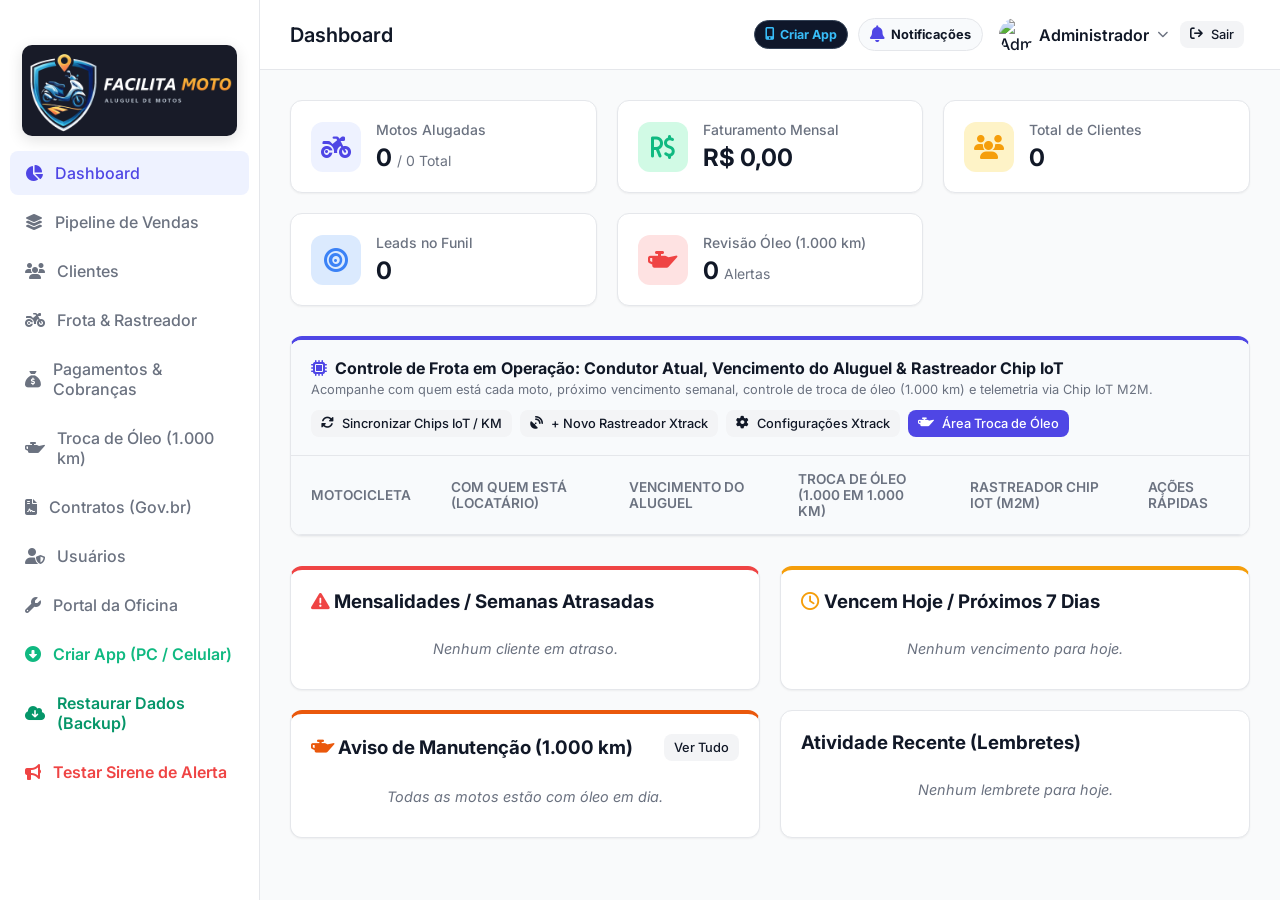
==== crm.html @ fec06ff9 "feat: bump PWA cache to v8 to force refresh on all client devices" ====
<!DOCTYPE html>
<html lang="pt-BR">
<head>
    <meta charset="UTF-8">
    <meta name="viewport" content="width=device-width, initial-scale=1.0, maximum-scale=1.0, user-scalable=no, viewport-fit=cover">
    <meta name="apple-mobile-web-app-capable" content="yes">
    <meta name="apple-mobile-web-app-status-bar-style" content="black-translucent">
    <meta name="theme-color" content="#0f172a">
    <title>FACILITA MOTO CRM - Aluguel de Motos</title>
    <!-- Favicon Oficial Facilita Moto (Quadrado Moto + GPS Sem Distorção) -->
    <link rel="manifest" href="manifest.json?v=3">
    <link rel="icon" type="image/x-icon" href="favicon.ico?v=3">
    <link rel="icon" type="image/png" sizes="32x32" href="favicon.png?v=3">
    <link rel="icon" type="image/png" sizes="192x192" href="icon-192.png?v=3">
    <link rel="icon" type="image/png" sizes="512x512" href="icon-512.png?v=3">
    <link rel="apple-touch-icon" sizes="180x180" href="apple-touch-icon.png?v=3">
    <link rel="apple-touch-icon" href="icon-192.png?v=3">
    <link href="https://fonts.googleapis.com/css2?family=Inter:wght@300;400;500;600;700&display=swap" rel="stylesheet">
    <link rel="stylesheet" href="https://cdnjs.cloudflare.com/ajax/libs/font-awesome/6.4.0/css/all.min.css">
    <link rel="stylesheet" href="https://unpkg.com/leaflet@1.9.4/dist/leaflet.css" />
    <link rel="stylesheet" href="style.css?v=20261023_mobile_cards_v5">
    <script src="https://unpkg.com/leaflet@1.9.4/dist/leaflet.js"></script>
    <script src="https://cdnjs.cloudflare.com/ajax/libs/html2pdf.js/0.10.1/html2pdf.bundle.min.js"></script>
</head>
<body>
    <div class="app-container">
        <!-- Sidebar overlay for Mobile -->
        <div class="sidebar-overlay" onclick="toggleSidebar()"></div>

        <!-- Sidebar -->
        <aside class="sidebar">
            <div class="sidebar-header" style="justify-content: center; padding: 25px 0 15px 0;">
                <img src="logo.png.png" alt="FACILITA MOTO" style="width: 100%; max-width: 215px; height: auto; border-radius: 10px; box-shadow: 0 4px 15px rgba(0,0,0,0.12);">
            </div>
            <nav class="sidebar-nav">
                <a href="#" data-target="dashboard" class="nav-item active"><i class="fa-solid fa-chart-pie"></i> Dashboard</a>
                <a href="#" data-target="pipeline" class="nav-item"><i class="fa-solid fa-layer-group"></i> Pipeline de Vendas</a>
                <a href="#" data-target="clientes" class="nav-item"><i class="fa-solid fa-users"></i> Clientes</a>
                <a href="#" data-target="frota" class="nav-item"><i class="fa-solid fa-motorcycle"></i> Frota & Rastreador</a>
                <a href="#" data-target="pagamentos" class="nav-item">
                    <i class="fa-solid fa-sack-dollar"></i> Pagamentos & Cobranças
                    <span class="badge" id="nav-badge-pagamentos" style="display:none; background:var(--warning); color:#fff; margin-left:auto; font-size:0.7rem; padding:2px 7px;">0</span>
                </a>
                <a href="#" data-target="oleo" class="nav-item">
                    <i class="fa-solid fa-oil-can"></i> Troca de Óleo (1.000 km)
                    <span class="badge" id="nav-badge-oleo" style="display:none; background:var(--danger); color:#fff; margin-left:auto; font-size:0.7rem; padding:2px 7px;">0</span>
                </a>
                <a href="#" data-target="contratos" class="nav-item"><i class="fa-solid fa-file-contract"></i> Contratos (Gov.br)</a>
                <a href="#" data-target="usuarios" class="nav-item"><i class="fa-solid fa-user-shield"></i> Usuários</a>
                <a href="#" data-target="oficina" class="nav-item"><i class="fa-solid fa-wrench"></i> Portal da Oficina</a>
                <a href="#" onclick="acionarInstalacaoApp(); return false;" class="nav-item" style="color:#10b981; font-weight:600;"><i class="fa-solid fa-circle-down"></i> Criar App (PC / Celular)</a>
                <a href="#" onclick="restaurarBackupCompletoManualmente(); return false;" class="nav-item" style="color:#059669; font-weight:600;"><i class="fa-solid fa-cloud-arrow-down"></i> Restaurar Dados (Backup)</a>
                <a href="#" onclick="testarSireneEmergenciaManualmente(); return false;" class="nav-item" style="color:#ef4444; font-weight:600;"><i class="fa-solid fa-bullhorn"></i> Testar Sirene de Alerta</a>
            </nav>
        </aside>

        <!-- Main Content -->
        <main class="main-content">
            <header class="topbar">
                <div class="topbar-left">
                    <button class="menu-toggle" onclick="toggleSidebar()" aria-label="Abrir Menu"><i class="fa-solid fa-bars"></i></button>
                    <h1 id="page-title">Dashboard</h1>
                </div>
                <div class="topbar-right">
                    <!-- Botão Criar App (PWA PC / Celular) -->
                    <button type="button" class="btn btn-secondary btn-sm" onclick="acionarInstalacaoApp()" style="background:#0f172a; color:#38bdf8; border:1px solid #334155; border-radius:999px; padding:6px 10px; font-weight:700; font-size:0.78rem; display:flex; align-items:center; gap:6px; cursor:pointer;" title="Instalar App no PC, iPhone ou Android">
                        <i class="fa-solid fa-mobile-screen-button"></i> <span class="hide-mobile">Criar App</span>
                    </button>

                    <!-- Botão Sino da Central de Notificações -->
                    <div style="position:relative;">
                        <button type="button" id="btn-sino-notificacoes" onclick="togglePainelNotificacoes(event)" class="btn btn-secondary btn-sm" style="position:relative; padding:7px 11px; border-radius:999px; display:flex; align-items:center; gap:6px; background:#f8fafc; border:1px solid var(--border);" title="Abrir Central de Notificações">
                            <i class="fa-solid fa-bell" id="icone-sino-notif" style="font-size:1.05rem; color:var(--primary);"></i>
                            <span class="hide-mobile" style="font-size:0.8rem; font-weight:700; color:var(--text-main);">Notificações</span>
                            <span id="topbar-notif-badge" style="display:none; background:#dc2626; color:#fff; font-size:0.7rem; font-weight:800; padding:1px 6px; border-radius:999px;">0</span>
                        </button>

                        <!-- Dropdown da Central de Notificações -->
                        <div id="painel-notificacoes-dropdown" style="display:none; position:absolute; right:0; top:calc(100% + 10px); width:410px; max-width:92vw; background:#ffffff; border:1px solid #cbd5e1; border-radius:12px; box-shadow:0 16px 40px rgba(15,23,42,0.22); z-index:999; overflow:hidden;">
                            <div style="padding:12px 16px; background:#0f172a; color:#fff; display:flex; justify-content:space-between; align-items:center;">
                                <div>
                                    <strong style="font-size:0.92rem; display:block;"><i class="fa-solid fa-bell" style="color:#fbbf24;"></i> Central de Notificações</strong>
                                    <span style="font-size:0.73rem; color:#94a3b8;">Avisos automáticos de Pagamentos, Troca de Óleo (1.000 km) e Frota</span>
                                </div>
                                <button type="button" class="btn btn-secondary btn-sm" style="padding:3px 8px; font-size:0.7rem; background:#1e293b; color:#38bdf8; border:1px solid #334155;" onclick="ativarNotificacoesNavegador()">
                                    <i class="fa-solid fa-volume-high"></i> Ativar Alerta
                                </button>
                            </div>
                            <div id="lista-notificacoes-container" style="max-height:390px; overflow-y:auto; padding:10px; display:flex; flex-direction:column; gap:8px; background:#f8fafc;">
                                <!-- Populado dinamicamente pelo JS -->
                            </div>
                            <div style="padding:10px 14px; background:#fff; border-top:1px solid var(--border); display:flex; justify-content:space-between; align-items:center; font-size:0.78rem;">
                                <a href="#" onclick="navegarParaView('pagamentos'); togglePainelNotificacoes(); return false;" style="color:var(--primary); font-weight:700; text-decoration:none;">
                                    <i class="fa-solid fa-sack-dollar"></i> Ver Pagamentos
                                </a>
                                <a href="#" onclick="navegarParaView('oleo'); togglePainelNotificacoes(); return false;" style="color:#d97706; font-weight:700; text-decoration:none;">
                                    <i class="fa-solid fa-oil-can"></i> Ver Trocas de Óleo
                                </a>
                            </div>
                        </div>
                    </div>

                    <div class="user-profile" onclick="abrirMeuPerfil()" style="cursor: pointer; padding: 4px 6px; border-radius: var(--radius-md); transition: var(--transition); display:flex; align-items:center; gap:6px;" onmouseover="this.style.backgroundColor='#f1f5f9'" onmouseout="this.style.backgroundColor='transparent'" title="Meu Perfil e Ações">
                        <img src="https://ui-avatars.com/api/?name=Admin&background=6366f1&color=fff" alt="Admin" class="avatar" id="logged-user-avatar" style="width:34px; height:34px; border-radius:50%;">
                        <span id="logged-user-name" class="hide-mobile" style="font-weight: 600;">Administrador</span>
                        <i class="fa-solid fa-chevron-down hide-mobile" style="font-size: 0.7rem; color: var(--text-muted); margin-left: 2px;"></i>
                        <button class="btn btn-secondary btn-sm hide-mobile" onclick="fazerLogout(); event.stopPropagation();" style="margin-left: 6px;" title="Sair do Sistema"><i class="fa-solid fa-arrow-right-from-bracket"></i> Sair</button>
                    </div>
                </div>
            </header>

            <div class="views-container">
                <!-- VIEW: DASHBOARD -->
                <section id="view-dashboard" class="view active">
                    <!-- Banner de alerta crítico caso o cabo da bateria seja removido do rastreador -->
                    <div id="dash-bateria-banner-container"></div>
                    <!-- Banner dinâmico de alerta de manutenção de 1.000 km -->
                    <div id="dash-oleo-banner-container"></div>

                    <div class="dashboard-cards">
                        <div class="card stat-card">
                            <div class="stat-icon"><i class="fa-solid fa-motorcycle"></i></div>
                            <div class="stat-info">
                                <h3>Motos Alugadas</h3>
                                <p id="dash-motos-alugadas">0 <span class="text-sm">/ 0 Total</span></p>
                            </div>
                        </div>
                        <div class="card stat-card">
                            <div class="stat-icon bg-success"><i class="fa-solid fa-brazilian-real-sign"></i></div>
                            <div class="stat-info">
                                <h3>Faturamento Mensal</h3>
                                <p id="dash-faturamento">R$ 0,00</p>
                            </div>
                        </div>
                        <div class="card stat-card">
                            <div class="stat-icon bg-warning"><i class="fa-solid fa-users"></i></div>
                            <div class="stat-info">
                                <h3>Total de Clientes</h3>
                                <p id="dash-clientes">0</p>
                            </div>
                        </div>
                        <div class="card stat-card">
                            <div class="stat-icon bg-info"><i class="fa-solid fa-bullseye"></i></div>
                            <div class="stat-info">
                                <h3>Leads no Funil</h3>
                                <p id="dash-leads">0</p>
                            </div>
                        </div>
                        <div class="card stat-card" style="cursor:pointer;" onclick="navegarParaView('oleo')" title="Ir para Área de Troca de Óleo (1.000 km)">
                            <div class="stat-icon" style="background-color:#fee2e2; color:var(--danger);"><i class="fa-solid fa-oil-can"></i></div>
                            <div class="stat-info">
                                <h3>Revisão Óleo (1.000 km)</h3>
                                <p id="dash-oleo-resumo">0 <span class="text-sm">Alertas</span></p>
                            </div>
                        </div>
                    </div>

                    <!-- PAINEL PRINCIPAL DO DASHBOARD: COM QUEM ESTÁ CADA MOTO, VENCIMENTO, KM & CHIP IOT -->
                    <div class="card table-card" style="margin-bottom: 30px; border-top: 4px solid var(--primary);">
                        <div class="section-card-header">
                            <div>
                                <h3><i class="fa-solid fa-microchip" style="color:var(--primary);"></i> Controle de Frota em Operação: Condutor Atual, Vencimento do Aluguel & Rastreador Chip IoT</h3>
                                <span style="font-size:0.8rem; color:var(--text-muted);">Acompanhe com quem está cada moto, próximo vencimento semanal, controle de troca de óleo (1.000 km) e telemetria via Chip IoT M2M.</span>
                            </div>
                            <div class="section-actions" style="display:flex; gap:8px; flex-wrap:wrap;">
                                <button class="btn btn-secondary btn-sm" onclick="sincronizarTodosRastreadores()">
                                    <i class="fa-solid fa-rotate"></i> Sincronizar Chips IoT / KM
                                </button>
                                <button class="btn btn-secondary btn-sm" onclick="abrirModalConfigurarRastreadorIndividual()">
                                    <i class="fa-solid fa-satellite-dish"></i> + Novo Rastreador Xtrack
                                </button>
                                <button class="btn btn-secondary btn-sm" onclick="openModal('modal-config-rastreador-global')">
                                    <i class="fa-solid fa-gear"></i> Configurações Xtrack
                                </button>
                                <button class="btn btn-primary btn-sm" onclick="navegarParaView('oleo')">
                                    <i class="fa-solid fa-oil-can"></i> Área Troca de Óleo
                                </button>
                            </div>
                        </div>
                        <div style="overflow-x:auto;">
                            <table class="data-table">
                                <thead>
                                    <tr>
                                        <th>Motocicleta</th>
                                        <th>Com Quem Está (Locatário)</th>
                                        <th>Vencimento do Aluguel</th>
                                        <th>Troca de Óleo (1.000 em 1.000 km)</th>
                                        <th>Rastreador Chip IoT (M2M)</th>
                                        <th>Ações Rápidas</th>
                                    </tr>
                                </thead>
                                <tbody id="dash-table-frota-controle">
                                    <!-- Injetado via JS -->
                                </tbody>
                            </table>
                        </div>
                    </div>
                    
                    <div class="dashboard-charts">
                        <div class="card" style="border-top: 4px solid var(--danger);">
                            <h3><i class="fa-solid fa-triangle-exclamation" style="color:var(--danger)"></i> Mensalidades / Semanas Atrasadas</h3>
                            <ul class="activity-list" id="dash-atrasados">
                                <li class="empty-state">Nenhum cliente em atraso.</li>
                            </ul>
                        </div>
                        <div class="card" style="border-top: 4px solid var(--warning);">
                            <h3><i class="fa-regular fa-clock" style="color:var(--warning)"></i> Vencem Hoje / Próximos 7 Dias</h3>
                            <ul class="activity-list" id="dash-vence-hoje">
                                <li class="empty-state">Nenhum vencimento para hoje.</li>
                            </ul>
                        </div>
                        <div class="card" style="border-top: 4px solid #ea580c;">
                            <div style="display:flex; justify-content:space-between; align-items:center;">
                                <h3><i class="fa-solid fa-oil-can" style="color:#ea580c"></i> Aviso de Manutenção (1.000 km)</h3>
                                <button class="btn btn-secondary btn-sm" onclick="navegarParaView('oleo')">Ver Tudo</button>
                            </div>
                            <ul class="activity-list" id="dash-alertas-oleo-list">
                                <li class="empty-state">Todas as motos estão com óleo em dia.</li>
                            </ul>
                        </div>
                        <div class="card">
                            <h3>Atividade Recente (Lembretes)</h3>
                            <ul class="activity-list" id="today-reminders">
                                <li class="empty-state">Nenhum lembrete para hoje.</li>
                            </ul>
                        </div>
                    </div>
                </section>

                <!-- VIEW: PIPELINE (KANBAN) -->
                <section id="view-pipeline" class="view">
                    <div class="view-header">
                        <button class="btn btn-primary" onclick="openModal('modal-cliente')"><i class="fa-solid fa-plus"></i> Novo Lead</button>
                    </div>
                    <div class="kanban-board">
                        <div class="kanban-column" id="k-novo-lead" data-stage="novo">
                            <div class="kanban-header">
                                <h3>Novo Lead <span class="badge" id="count-novo">0</span></h3>
                            </div>
                            <div class="kanban-cards" ondrop="drop(event)" ondragover="allowDrop(event)"></div>
                        </div>
                        <div class="kanban-column" id="k-contato" data-stage="contato">
                            <div class="kanban-header">
                                <h3>Contato Feito <span class="badge" id="count-contato">0</span></h3>
                            </div>
                            <div class="kanban-cards" ondrop="drop(event)" ondragover="allowDrop(event)"></div>
                        </div>
                        <div class="kanban-column" id="k-proposta" data-stage="proposta">
                            <div class="kanban-header">
                                <h3>Proposta Enviada <span class="badge" id="count-proposta">0</span></h3>
                            </div>
                            <div class="kanban-cards" ondrop="drop(event)" ondragover="allowDrop(event)"></div>
                        </div>
                        <div class="kanban-column" id="k-fechado" data-stage="fechado">
                            <div class="kanban-header">
                                <h3>Fechado <span class="badge" id="count-fechado">0</span></h3>
                            </div>
                            <div class="kanban-cards" ondrop="drop(event)" ondragover="allowDrop(event)"></div>
                        </div>
                    </div>
                </section>

                <!-- VIEW: CLIENTES -->
                <section id="view-clientes" class="view">
                    <div class="view-header">
                        <div class="search-box">
                            <i class="fa-solid fa-search"></i>
                            <input type="text" id="search-cliente" placeholder="Buscar clientes...">
                        </div>
                        <button class="btn btn-primary" onclick="openModal('modal-cliente')"><i class="fa-solid fa-plus"></i> Novo Cliente</button>
                    </div>
                    <div class="card table-card">
                        <table class="data-table">
                            <thead>
                                <tr>
                                    <th>Nome</th>
                                    <th>Telefone</th>
                                    <th>CPF / CNH</th>
                                    <th>Status (Funil)</th>
                                    <th>Ações</th>
                                </tr>
                            </thead>
                            <tbody id="table-clientes">
                                <!-- Clientes dinamicos -->
                            </tbody>
                        </table>
                    </div>
                </section>

                <!-- VIEW: FROTA -->
                <section id="view-frota" class="view">
                    <div class="view-header">
                        <div class="search-box">
                            <i class="fa-solid fa-search"></i>
                            <input type="text" id="search-moto" placeholder="Buscar placa, modelo...">
                        </div>
                        <div style="display:flex; gap:10px; flex-wrap:wrap;">
                            <button class="btn btn-secondary" onclick="openModal('modal-config-rastreador-global')">
                                <i class="fa-solid fa-sim-card"></i> Configurar Chips IoT (M2M)
                            </button>
                            <button class="btn btn-primary" onclick="openModal('modal-moto')">
                                <i class="fa-solid fa-plus"></i> Nova Moto
                            </button>
                        </div>
                    </div>
                    <div class="card table-card">
                        <table class="data-table">
                            <thead>
                                <tr>
                                    <th>Cód / Foto</th>
                                    <th>Placa</th>
                                    <th>Modelo / Condutor / Vencimento</th>
                                    <th>KM & Óleo (1.000 km)</th>
                                    <th>Chip IoT / Rastreador</th>
                                    <th>Valor Diária</th>
                                    <th>Status</th>
                                    <th>Ações</th>
                                </tr>
                            </thead>
                            <tbody id="table-motos">
                                <!-- Motos dinamicas -->
                            </tbody>
                        </table>
                    </div>
                </section>

                <!-- VIEW: TROCA DE ÓLEO E MANUTENÇÃO DE 1.000 KM (ÁREA EXCLUSIVA) -->
                <section id="view-oleo" class="view">
                    <div class="view-header">
                        <div>
                            <h2 style="font-size:1.2rem; font-weight:700; color:var(--text-main);"><i class="fa-solid fa-oil-can" style="color:var(--primary);"></i> Controle Exclusivo de Troca de Óleo & Manutenção (A cada 1.000 km)</h2>
                            <p style="font-size:0.85rem; color:var(--text-muted); margin-top:2px;">Informe o KM manualmente ou sincronize via Chip IoT do Rastreador. O sistema emite alerta automático a cada 1.000 km rodados.</p>
                        </div>
                        <div style="display:flex; gap:10px; flex-wrap:wrap;">
                            <button class="btn btn-secondary" onclick="sincronizarTodosRastreadores()">
                                <i class="fa-solid fa-sim-card" style="color:#0284c7;"></i> Sincronizar KM via Chips IoT
                            </button>
                            <button class="btn btn-primary" onclick="openModal('modal-config-rastreador-global')">
                                <i class="fa-solid fa-gear"></i> Config. Chips IoT & Ciclo
                            </button>
                        </div>
                    </div>

                    <!-- KPIs de Troca de Óleo -->
                    <div class="dashboard-cards" style="margin-bottom: 24px;">
                        <div class="card stat-card">
                            <div class="stat-icon"><i class="fa-solid fa-motorcycle"></i></div>
                            <div class="stat-info">
                                <h3>Motos Monitoradas</h3>
                                <p id="oleo-kpi-total">0</p>
                            </div>
                        </div>
                        <div class="card stat-card">
                            <div class="stat-icon bg-success"><i class="fa-solid fa-circle-check"></i></div>
                            <div class="stat-info">
                                <h3>Óleo em Dia</h3>
                                <p id="oleo-kpi-ok">0</p>
                            </div>
                        </div>
                        <div class="card stat-card">
                            <div class="stat-icon bg-warning"><i class="fa-solid fa-bell"></i></div>
                            <div class="stat-info">
                                <h3>Aviso Próximo (≤ 150 km)</h3>
                                <p id="oleo-kpi-aviso">0</p>
                            </div>
                        </div>
                        <div class="card stat-card">
                            <div class="stat-icon" style="background:#fee2e2; color:var(--danger);"><i class="fa-solid fa-triangle-exclamation"></i></div>
                            <div class="stat-info">
                                <h3>Troca Vencida (≥ 1.000 km)</h3>
                                <p id="oleo-kpi-vencido">0</p>
                            </div>
                        </div>
                    </div>

                    <!-- Banner de Avisos Críticos na Aba de Óleo -->
                    <div id="oleo-view-alert-box"></div>

                    <!-- Tabela de Controle de KM, Troca de Óleo (1.000 km) e Bloqueio por KM (1.100 km) -->
                    <div class="card table-card">
                        <div class="section-card-header">
                            <h3><i class="fa-solid fa-gauge-high"></i> Hodômetro GPS por Motocicleta, Troca de Óleo (1.000 km) & Bloqueio do Motor (1.100 km)</h3>
                            <div class="search-box" style="width:260px;">
                                <i class="fa-solid fa-search"></i>
                                <input type="text" id="search-oleo" placeholder="Filtrar moto, placa ou cliente..." oninput="renderOleoView()">
                            </div>
                        </div>
                        <div style="overflow-x:auto;">
                            <table class="data-table">
                                <thead>
                                    <tr>
                                        <th>Moto / Placa</th>
                                        <th>Com Quem Está</th>
                                        <th>KM Atual (GPS / Painel)</th>
                                        <th>Última Troca</th>
                                        <th>Próx. Troca (+1.000 km) / Bloqueio (+1.100 km)</th>
                                        <th>Progresso do Ciclo & Proteção do Motor</th>
                                        <th>Rastreador GPS & Bloqueador</th>
                                        <th>Ações de Manutenção</th>
                                    </tr>
                                </thead>
                                <tbody id="table-oleo">
                                    <!-- Preenchido via JS -->
                                </tbody>
                            </table>
                        </div>
                    </div>
                </section>

                <!-- VIEW: USUARIOS -->
                <section id="view-usuarios" class="view">
                    <div class="view-header">
                        <div class="search-box">
                            <i class="fa-solid fa-search"></i>
                            <input type="text" id="search-usuario" placeholder="Buscar administrador...">
                        </div>
                        <button class="btn btn-primary" onclick="openModal('modal-usuario')"><i class="fa-solid fa-plus"></i> Novo Acesso</button>
                    </div>
                    <div class="card table-card">
                        <table class="data-table">
                            <thead>
                                <tr>
                                    <th>Cód. / Foto</th>
                                    <th>Nome</th>
                                    <th>E-mail (Login)</th>
                                    <th>Nível</th>
                                    <th>Senha</th>
                                    <th>Ações</th>
                                </tr>
                            </thead>
                            <tbody id="table-usuarios">
                                <!-- Usuarios dinamicos -->
                            </tbody>
                        </table>
                    </div>
                </section>

                <!-- VIEW: PORTAL DA OFICINA PARCEIRA CREDENCIADA -->
                <section id="view-oficina" class="view">
                    <!-- Banner de Acesso Rápido e Compartilhamento com Oficinas -->
                    <div style="background:linear-gradient(135deg, #0f172a 0%, #1e293b 100%); border:1px solid #334155; border-radius:12px; padding:20px; margin-bottom:24px; color:#fff; display:flex; justify-content:space-between; align-items:center; flex-wrap:wrap; gap:16px; box-shadow:0 10px 25px rgba(0,0,0,0.18);">
                        <div style="display:flex; align-items:center; gap:16px;">
                            <div style="width:54px; height:54px; border-radius:12px; background:rgba(2,132,199,0.18); border:1px solid #0284c7; display:flex; align-items:center; justify-content:center; font-size:1.6rem; color:#38bdf8;">
                                <i class="fa-solid fa-wrench"></i>
                            </div>
                            <div>
                                <h3 style="margin:0 0 4px 0; font-size:1.15rem; color:#f8fafc;">Portal das Oficinas Parceiras Credenciadas</h3>
                                <p style="margin:0; font-size:0.84rem; color:#94a3b8;">Cadastre e gerencie logins para oficinas parceiras realizarem a troca de óleo e o desbloqueio imediato da moto.</p>
                            </div>
                        </div>
                        <div style="display:flex; align-items:center; gap:10px; flex-wrap:wrap;">
                            <button type="button" class="btn btn-secondary btn-sm" onclick="copiarLinkPortalOficina()" style="background:#1e293b; color:#38bdf8; border:1px solid #0284c7; padding:9px 16px; border-radius:8px; font-weight:600; cursor:pointer;">
                                <i class="fa-solid fa-copy"></i> Copiar Link do Portal
                            </button>
                            <a href="oficina.html" target="_blank" class="btn btn-primary btn-sm" style="background:#0284c7; border:none; padding:9px 16px; border-radius:8px; font-weight:700; color:#fff; text-decoration:none; display:inline-flex; align-items:center; gap:8px;">
                                <i class="fa-solid fa-arrow-up-right-from-square"></i> Abrir Portal da Oficina
                            </a>
                        </div>
                    </div>

                    <!-- Cards de Estatísticas das Oficinas -->
                    <div class="dashboard-cards" style="margin-bottom:24px;">
                        <div class="card stat-card">
                            <div class="stat-icon" style="background:#e0f2fe; color:#0284c7;"><i class="fa-solid fa-warehouse"></i></div>
                            <div class="stat-info">
                                <h3 id="stat-oficinas-cadastradas">0</h3>
                                <p>Oficinas Credenciadas</p>
                            </div>
                        </div>
                        <div class="card stat-card">
                            <div class="stat-icon bg-warning"><i class="fa-solid fa-oil-can"></i></div>
                            <div class="stat-info">
                                <h3 id="stat-oficinas-trocas-realizadas">0</h3>
                                <p>Trocas de Óleo Feitas</p>
                            </div>
                        </div>
                        <div class="card stat-card">
                            <div class="stat-icon bg-success"><i class="fa-solid fa-satellite-dish"></i></div>
                            <div class="stat-info">
                                <h3 id="stat-oficinas-motos-desbloqueadas">0</h3>
                                <p>Motos Desbloqueadas</p>
                            </div>
                        </div>
                    </div>

                    <!-- Cabeçalho de Ações: Busca e Novo Cadastro -->
                    <div class="view-header">
                        <div class="search-box">
                            <i class="fa-solid fa-search"></i>
                            <input type="text" id="search-oficina" placeholder="Buscar oficina credenciada por nome, responsável ou email..." oninput="renderOficinas()">
                        </div>
                        <button type="button" class="btn btn-primary" onclick="abrirModalNovaOficina()">
                            <i class="fa-solid fa-plus"></i> Cadastrar Nova Oficina
                        </button>
                    </div>

                    <!-- Tabela de Oficinas Parceiras Credenciadas (Logins e Senhas) -->
                    <div class="card table-card" style="margin-bottom:28px;">
                        <div style="padding:16px 20px; border-bottom:1px solid var(--border); display:flex; justify-content:space-between; align-items:center;">
                            <h3 style="font-size:1rem; font-weight:700; color:var(--text-main); margin:0;">
                                <i class="fa-solid fa-id-badge" style="color:#0284c7;"></i> Logins e Acessos das Oficinas
                            </h3>
                            <span style="font-size:0.8rem; color:var(--text-muted);">Acesse em <code>facilitamoto.com.br/oficina.html</code></span>
                        </div>
                        <table class="data-table">
                            <thead>
                                <tr>
                                    <th>Identificação</th>
                                    <th>Nome da Oficina</th>
                                    <th>Responsável / Mecânico</th>
                                    <th>E-mail (Login)</th>
                                    <th>Senha de Acesso</th>
                                    <th>WhatsApp / Contato</th>
                                    <th>Ações</th>
                                </tr>
                            </thead>
                            <tbody id="table-oficinas">
                                <!-- Preenchido dinamicamente via JS -->
                            </tbody>
                        </table>
                    </div>

                    <!-- Histórico de Revisões Realizadas pelas Oficinas -->
                    <div class="card table-card">
                        <div style="padding:16px 20px; border-bottom:1px solid var(--border); display:flex; justify-content:space-between; align-items:center; flex-wrap:wrap; gap:10px;">
                            <div>
                                <h3 style="font-size:1rem; font-weight:700; color:var(--text-main); margin:0;">
                                    <i class="fa-solid fa-clipboard-check" style="color:#10b981;"></i> Histórico de Revisões e Trocas de Óleo pelas Oficinas
                                </h3>
                                <span style="font-size:0.78rem; color:var(--text-muted);">Registro em tempo real de todas as motos atendidas pelas oficinas</span>
                            </div>
                            <button type="button" class="btn btn-secondary btn-sm" onclick="limparHistoricoOficinas()" style="font-size:0.75rem; padding:4px 10px;">
                                <i class="fa-solid fa-eraser"></i> Limpar Histórico
                            </button>
                        </div>
                        <table class="data-table">
                            <thead>
                                <tr>
                                    <th>Data / Hora</th>
                                    <th>Oficina / Mecânico</th>
                                    <th>Moto (Placa / Modelo)</th>
                                    <th>KM na Entrada</th>
                                    <th>Próxima Troca (+1.000 km)</th>
                                    <th>Óleo Utilizado</th>
                                    <th>Status Satélite</th>
                                </tr>
                            </thead>
                            <tbody id="table-oficinas-historico">
                                <!-- Preenchido dinamicamente via JS -->
                            </tbody>
                        </table>
                    </div>
                </section>

                <!-- VIEW: PAGAMENTOS SEMANAIS & COBRANÇAS -->
                <section id="view-pagamentos" class="view">
                    <div class="dashboard-cards" style="margin-bottom:20px;">
                        <div class="card stat-card">
                            <div class="stat-icon bg-success"><i class="fa-solid fa-sack-dollar"></i></div>
                            <div class="stat-info">
                                <h3>Recebido (Histórico)</h3>
                                <p id="pag-kpi-recebido">R$ 0,00</p>
                            </div>
                        </div>
                        <div class="card stat-card">
                            <div class="stat-icon" style="background:#e0e7ff; color:var(--primary);"><i class="fa-solid fa-calendar-week"></i></div>
                            <div class="stat-info">
                                <h3>Receita Semanal Ativa</h3>
                                <p id="pag-kpi-semanal">R$ 0,00</p>
                            </div>
                        </div>
                        <div class="card stat-card">
                            <div class="stat-icon" style="background:#d1fae5; color:#059669;"><i class="fa-solid fa-circle-check"></i></div>
                            <div class="stat-info">
                                <h3>Aluguéis em Dia</h3>
                                <p id="pag-kpi-emdia">0</p>
                            </div>
                        </div>
                        <div class="card stat-card">
                            <div class="stat-icon bg-warning"><i class="fa-solid fa-clock"></i></div>
                            <div class="stat-info">
                                <h3>Vence Hoje / Próx. 2d</h3>
                                <p id="pag-kpi-vencendo">0</p>
                            </div>
                        </div>
                        <div class="card stat-card">
                            <div class="stat-icon" style="background:#fee2e2; color:var(--danger);"><i class="fa-solid fa-triangle-exclamation"></i></div>
                            <div class="stat-info">
                                <h3>Pagamentos Atrasados</h3>
                                <p id="pag-kpi-atrasados">0</p>
                            </div>
                        </div>
                    </div>

                    <div id="pagamentos-alert-box"></div>

                    <!-- BARRA DE AUTOMAÇÃO: API MERCADO PAGO PIX + NOTIFICAÇÃO 08:00H + BLOQUEIO AUTOMÁTICO 18:00H -->
                    <div class="card" style="margin-bottom:22px; border:1px solid #bae6fd; border-left:5px solid #009ee3; background:linear-gradient(90deg, #f0f9ff 0%, #f8fafc 100%); padding:16px 20px;">
                        <div style="display:flex; justify-content:space-between; align-items:center; flex-wrap:wrap; gap:14px;">
                            <div style="flex:1; min-width:280px;">
                                <div style="display:flex; align-items:center; gap:10px; flex-wrap:wrap; margin-bottom:6px;">
                                    <span style="background:#009ee3; color:#fff; font-weight:800; font-size:0.75rem; padding:3px 10px; border-radius:999px; display:inline-flex; align-items:center; gap:5px;">
                                        <i class="fa-solid fa-qrcode"></i> API MERCADO PAGO PIX ATIVA
                                    </span>
                                    <span style="background:#16a34a; color:#fff; font-weight:800; font-size:0.75rem; padding:3px 10px; border-radius:999px; display:inline-flex; align-items:center; gap:5px;">
                                        <i class="fa-brands fa-whatsapp"></i> API OFICIAL WHATSAPP (DISPARO 100% AUTOMÁTICO S/ INTERVENÇÃO)
                                    </span>
                                    <span style="background:#fef3c7; color:#92400e; font-weight:700; font-size:0.74rem; padding:3px 9px; border-radius:999px;">
                                        ☀️ 08:00h: Disparo Automático PIX + Aviso Bloqueio
                                    </span>
                                    <span style="background:#fee2e2; color:#991b1b; font-weight:700; font-size:0.74rem; padding:3px 9px; border-radius:999px;">
                                        🛑 18:00h: Bloqueio Automático s/ PIX
                                    </span>
                                    <span style="background:#d1fae5; color:#065f46; font-weight:700; font-size:0.74rem; padding:3px 9px; border-radius:999px;">
                                        🔓 Liberação Automática Pós-PIX
                                    </span>
                                </div>
                                <h3 style="font-size:0.98rem; color:#0f172a; margin-bottom:4px;">
                                    Robô Autônomo (WhatsApp Cloud API Oficial + Mercado Pago PIX + Bloqueador Xtrack): Zero Intervenção Humana
                                </h3>
                                <p id="mp-regua-resumo-status" style="font-size:0.8rem; color:#334155; margin:0; line-height:1.4;">
                                    O sistema dispara automaticamente via <strong>API Oficial do WhatsApp</strong> (em segundo plano, sem precisar clicar ou abrir janelas) a cobrança PIX do Mercado Pago às <strong>08:00h</strong> com aviso de bloqueio até as <strong>18:00h</strong>, os alertas individuais de <strong>Troca de Óleo (1.000/1.100 km)</strong>, o bloqueio automático às <strong>18:00h</strong> e o recibo de desbloqueio pós-PIX.
                                </p>
                            </div>
                            <div style="display:flex; gap:8px; flex-wrap:wrap; align-items:center;">
                                <button type="button" class="btn btn-primary btn-sm" style="background:#16a34a; border:none;" onclick="openModal('modal-config-whatsapp')">
                                    <i class="fa-brands fa-whatsapp"></i> Configurar API Oficial WhatsApp (Autônomo)
                                </button>
                                <button type="button" class="btn btn-primary btn-sm" style="background:#009ee3; border:none;" onclick="openModal('modal-config-mercadopago')">
                                    <i class="fa-solid fa-sliders"></i> Configurar API Mercado Pago (08h / 18h)
                                </button>
                                <button type="button" class="btn btn-secondary btn-sm" style="background:#0f172a; color:#fff; border:none;" onclick="executarReguaCompletaManual()" title="Força agora o disparo automático via API Oficial do WhatsApp (08:00h + Óleo) e a verificação de bloqueio das 18:00h">
                                    <i class="fa-solid fa-robot" style="color:#34d399;"></i> Executar Robô Autônomo Agora
                                </button>
                            </div>
                        </div>
                    </div>

                    <div class="card table-card" style="margin-bottom:26px; border-top:4px solid #10b981;">
                        <div class="section-card-header">
                            <div>
                                <h3><i class="fa-solid fa-hand-holding-dollar" style="color:#10b981;"></i> Controle de Pagamentos Semanais, PIX Mercado Pago &amp; Bloqueio Automático (18:00h)</h3>
                                <span style="font-size:0.8rem; color:var(--text-muted);">Gere cobranças PIX via Mercado Pago, envie a notificação individual das 08:00h (com aviso de bloqueio às 18:00h) e acompanhe o bloqueio/desbloqueio automático de cada moto.</span>
                            </div>
                            <div class="search-box" style="max-width:280px;">
                                <i class="fa-solid fa-search"></i>
                                <input type="text" id="search-pagamentos" placeholder="Buscar cliente, moto ou placa..." oninput="renderPagamentosView()">
                            </div>
                        </div>
                        <table class="data-table">
                            <thead>
                                <tr>
                                    <th>Locatário (Condutor)</th>
                                    <th>Motocicleta &amp; Bloqueador</th>
                                    <th>Valor Semanal &amp; PIX MP</th>
                                    <th>Próximo Vencimento</th>
                                    <th>Status &amp; Regra 08h / 18h</th>
                                    <th>Troca de Óleo (1.000 / 1.100 km)</th>
                                    <th>Ações (PIX Mercado Pago, Notificação &amp; Baixa)</th>
                                </tr>
                            </thead>
                            <tbody id="table-pagamentos-ativos">
                                <!-- Populado pelo JS -->
                            </tbody>
                        </table>
                    </div>

                    <!-- CENTRAL DE NOTIFICAÇÕES INDIVIDUAIS POR USUÁRIO (COBRANÇA 08:00H, BLOQUEIO 18:00H & TROCA DE ÓLEO) -->
                    <div class="card table-card" style="margin-bottom:26px; border-top:4px solid #16a34a;">
                        <div class="section-card-header">
                            <div>
                                <h3><i class="fa-brands fa-whatsapp" style="color:#16a34a;"></i> Disparo Automático Individual por Locatário via API Oficial do WhatsApp (Sem Intervenção Humana)</h3>
                                <span style="font-size:0.8rem; color:var(--text-muted);">O robô dispara sozinho em segundo plano os avisos de Cobrança Semanal PIX às 08:00h (com aviso de bloqueio às 18:00h), Bloqueio Automático às 18:00h, Recibo de Desbloqueio Pós-PIX e Troca de Óleo (1.000 / 1.100 km).</span>
                            </div>
                            <div style="display:flex; gap:8px;">
                                <button type="button" class="btn btn-primary btn-sm" style="background:#16a34a; border:none;" onclick="dispararTodosAvisosApiWhatsAppAgora()">
                                    <i class="fa-solid fa-paper-plane"></i> Disparar Avisos Pendentes via API Agora
                                </button>
                            </div>
                        </div>
                        <table class="data-table">
                            <thead>
                                <tr>
                                    <th>Usuário (Locatário)</th>
                                    <th>Motocicleta</th>
                                    <th>Status Disparo Automático (08:00h / Bloqueio 18:00h)</th>
                                    <th>Status Disparo Automático Troca de Óleo (1.000 / 1.100 km)</th>
                                    <th>Status do Bloqueador da Moto</th>
                                    <th>Disparo Direto via API WhatsApp</th>
                                </tr>
                            </thead>
                            <tbody id="table-notificacoes-individuais">
                                <!-- Populado pelo JS -->
                            </tbody>
                        </table>

                        <!-- LOG DE MENSAGENS DISPARADAS AUTOMATICAMENTE PELA API OFICIAL DO WHATSAPP -->
                        <div style="padding:14px 18px; background:#f8fafc; border-top:1px solid var(--border);">
                            <div style="display:flex; justify-content:space-between; align-items:center; margin-bottom:10px; flex-wrap:wrap; gap:8px;">
                                <h4 style="font-size:0.86rem; color:#0f172a; margin:0;">
                                    <i class="fa-solid fa-robot" style="color:#16a34a;"></i> Log de Disparos Automáticos da API Oficial do WhatsApp (Zero Intervenção Humana)
                                </h4>
                                <button type="button" class="btn btn-secondary btn-sm" style="padding:2px 8px; font-size:0.72rem;" onclick="limparHistoricoDisparosWhatsApp()">
                                    <i class="fa-solid fa-broom"></i> Limpar Log
                                </button>
                            </div>
                            <div id="whatsapp-api-logs-container" style="max-height:210px; overflow-y:auto; border:1px solid #e2e8f0; border-radius:8px; background:#fff;">
                                <!-- Populado pelo JS -->
                            </div>
                        </div>
                    </div>

                    <div class="card table-card" style="border-top:4px solid var(--primary);">
                        <div class="section-card-header">
                            <div>
                                <h3><i class="fa-solid fa-receipt" style="color:var(--primary);"></i> Histórico de Pagamentos Recebidos & Recibos</h3>
                                <span style="font-size:0.8rem; color:var(--text-muted);">Registro completo de todas as baixas semanais realizadas e envio de comprovante/recibo no WhatsApp.</span>
                            </div>
                        </div>
                        <table class="data-table">
                            <thead>
                                <tr>
                                    <th>Data do Pagamento</th>
                                    <th>Locatário</th>
                                    <th>Motocicleta</th>
                                    <th>Valor Pago</th>
                                    <th>Forma de Pagamento</th>
                                    <th>Próx. Vencimento Gerado</th>
                                    <th>Observação / Recibo</th>
                                </tr>
                            </thead>
                            <tbody id="table-historico-pagamentos">
                                <!-- Populado pelo JS -->
                            </tbody>
                        </table>
                    </div>
                </section>

                <!-- VIEW: CONTRATOS & GERADOR GOV.BR -->
                <section id="view-contratos" class="view">
                    <div class="view-header">
                        <div class="search-box">
                            <i class="fa-solid fa-search"></i>
                            <input type="text" id="search-contrato" placeholder="Buscar contratos..." oninput="renderContratos()">
                        </div>
                        <div style="display:flex; gap:10px; flex-wrap:wrap;">
                            <a href="CONTRATO%20%20LOCA%C3%87%C3%83O%20DE%20MOTOCICLETA.pdf" download="CONTRATO_LOCACAO_DE_MOTOCICLETA_PADRAO.pdf" class="btn btn-secondary" style="text-decoration:none;">
                                <i class="fa-solid fa-file-pdf" style="color:var(--danger);"></i> Baixar PDF Padrão Original
                            </a>
                            <button class="btn btn-secondary" onclick="focarEditorContratoPadrao()" style="border:1px solid var(--primary); color:var(--primary);">
                                <i class="fa-solid fa-file-signature"></i> Preencher Contrato Padrão (Gov.br)
                            </button>
                            <button class="btn btn-primary" onclick="openModal('modal-contrato')">
                                <i class="fa-solid fa-plus"></i> Novo Contrato
                            </button>
                        </div>
                    </div>

                    <div class="card table-card" style="margin-bottom: 30px;">
                        <table class="data-table">
                            <thead>
                                <tr>
                                    <th>Cliente</th>
                                    <th>Moto</th>
                                    <th>Início</th>
                                    <th>Próx. Vencimento</th>
                                    <th>Diária / Semanal</th>
                                    <th>Status</th>
                                    <th>Ações e Contrato Gov.br</th>
                                </tr>
                            </thead>
                            <tbody id="table-contratos">
                                <!-- Contratos dinamicos -->
                            </tbody>
                        </table>
                    </div>

                    <!-- ÁREA RESERVADA PARA PREENCHIMENTO DO CONTRATO PADRÃO E DOWNLOAD PARA ASSINATURA GOV.BR -->
                    <div class="card" id="area-contrato-padrao-gov" style="border-top: 4px solid #2563eb; padding: 0; overflow: hidden;">
                        <div class="section-card-header" style="background: linear-gradient(90deg, #eff6ff 0%, #f8fafc 100%);">
                            <div>
                                <h3 style="color:#1e3a8a; font-size:1.08rem;">
                                    <i class="fa-solid fa-file-signature" style="color:#2563eb;"></i>
                                    Central do Contrato Padrão (CONTRATO LOCAÇÃO DE MOTOCICLETA) — Preenchimento & Assinatura Gov.br
                                </h3>
                                <span style="font-size:0.82rem; color:#475569;">
                                    Preencha todos os dados pelo sistema usando um contrato ativo ou manualmente, visualize as 18 Cláusulas (incluindo Furto, Roubo e Perda Total) + Anexo I (Vistoria) + Anexo II e baixe o PDF formatado para assinar no Gov.br.
                                </span>
                            </div>
                            <div style="display:flex; gap:8px; flex-wrap:wrap;">
                                <button type="button" class="btn btn-primary btn-sm" onclick="baixarContratoPadraoPdfGov()" style="background:#2563eb;">
                                    <i class="fa-solid fa-download"></i> Baixar PDF p/ Assinatura Gov.br
                                </button>
                                <button type="button" class="btn btn-secondary btn-sm" onclick="imprimirContratoPadraoPreenchido()">
                                    <i class="fa-solid fa-print"></i> Imprimir / Salvar PDF
                                </button>
                                <a href="https://assinador.iti.br/" target="_blank" class="btn btn-secondary btn-sm" style="text-decoration:none; background:#059669; color:#fff;">
                                    <i class="fa-solid fa-stamp"></i> Abrir Assinador Gov.br
                                </a>
                            </div>
                        </div>

                        <div style="padding: 20px;">
                            <!-- Barra de Carregamento Rápido do Sistema -->
                            <div style="background:#f8fafc; border:1px solid var(--border); border-radius:10px; padding:15px; margin-bottom:20px;">
                                <div class="form-group row" style="margin-bottom:0; align-items:flex-end;">
                                    <div class="col">
                                        <label><i class="fa-solid fa-bolt" style="color:var(--warning);"></i> Carregar Dados de um Contrato Existente</label>
                                        <select id="gov-select-contrato" onchange="carregarContratoNoEditorGov(this.value)">
                                            <option value="">-- Selecione um Contrato para preencher automaticamente --</option>
                                        </select>
                                    </div>
                                    <div class="col">
                                        <label><i class="fa-solid fa-user"></i> Ou puxar de um Cliente cadastrado</label>
                                        <select id="gov-select-cliente" onchange="carregarClienteNoEditorGov(this.value)">
                                            <option value="">-- Selecionar Cliente avulso --</option>
                                        </select>
                                    </div>
                                    <div class="col">
                                        <label><i class="fa-solid fa-motorcycle"></i> E puxar de uma Moto da Frota</label>
                                        <select id="gov-select-moto" onchange="carregarMotoNoEditorGov(this.value)">
                                            <option value="">-- Selecionar Moto avulsa --</option>
                                        </select>
                                    </div>
                                    <div style="flex:0 0 auto;">
                                        <button type="button" class="btn btn-secondary" onclick="salvarDadosEditorNoContrato()" title="Salva os dados preenchidos abaixo no contrato e no cadastro">
                                            <i class="fa-solid fa-floppy-disk"></i> Salvar Dados no Sistema
                                        </button>
                                    </div>
                                </div>
                            </div>

                            <!-- Abas de Preenchimento dos Dados do Contrato -->
                            <div class="contrato-tabs">
                                <button type="button" class="contrato-tab-btn active" onclick="trocarAbaContratoGov('partes', this)">1. Locador & Locatário (Cláusula 1ª)</button>
                                <button type="button" class="contrato-tab-btn" onclick="trocarAbaContratoGov('moto', this)">2. Motocicleta & Prazo (Cláusulas 2ª e 3ª)</button>
                                <button type="button" class="contrato-tab-btn" onclick="trocarAbaContratoGov('financeiro', this)">3. Aluguel, Caução & Foro (Cláusulas 4ª, 8ª e 18ª)</button>
                                <button type="button" class="contrato-tab-btn" onclick="trocarAbaContratoGov('vistoria', this)">4. Anexo I (Vistoria) & Anexo II</button>
                            </div>

                            <!-- ABA 1: PARTES -->
                            <div id="gov-tab-partes" class="gov-tab-pane">
                                <h4 style="margin-bottom:10px; color:var(--primary); font-size:0.9rem;">1.1. LOCADOR (Proprietário ou Responsável pela Locação)</h4>
                                <div class="form-group row">
                                    <div class="col">
                                        <label>Nome Completo / Razão Social do Locador</label>
                                        <input type="text" id="gov-locador-nome" value="Henrique Rocha Clavijo" oninput="atualizarPreviewContratoGov()">
                                    </div>
                                    <div class="col">
                                        <label>CPF / CNPJ do Locador</label>
                                        <input type="text" id="gov-locador-cpf" value="85221619091" oninput="atualizarPreviewContratoGov()">
                                    </div>
                                    <div class="col">
                                        <label>RG do Locador</label>
                                        <input type="text" id="gov-locador-rg" placeholder="RG do Locador" oninput="atualizarPreviewContratoGov()">
                                    </div>
                                </div>
                                <div class="form-group row">
                                    <div class="col" style="flex:2;">
                                        <label>Endereço Completo do Locador</label>
                                        <input type="text" id="gov-locador-endereco" value="Porto Alegre - RS" placeholder="Rua, Número, Bairro, Cidade - UF" oninput="atualizarPreviewContratoGov()">
                                    </div>
                                    <div class="col">
                                        <label>Telefone / WhatsApp do Locador</label>
                                        <input type="text" id="gov-locador-tel" placeholder="(51) 99999-9999" oninput="atualizarPreviewContratoGov()">
                                    </div>
                                </div>

                                <h4 style="margin:15px 0 10px; color:var(--primary); font-size:0.9rem;">1.2. LOCATÁRIO (Responsável pela Motocicleta)</h4>
                                <div class="form-group row">
                                    <div class="col">
                                        <label>Nome Completo do Locatário</label>
                                        <input type="text" id="gov-locatario-nome" placeholder="Nome completo do cliente" oninput="atualizarPreviewContratoGov()">
                                    </div>
                                    <div class="col">
                                        <label>CPF</label>
                                        <input type="text" id="gov-locatario-cpf" placeholder="000.000.000-00" oninput="atualizarPreviewContratoGov()">
                                    </div>
                                    <div class="col">
                                        <label>RG</label>
                                        <input type="text" id="gov-locatario-rg" placeholder="0000000000" oninput="atualizarPreviewContratoGov()">
                                    </div>
                                </div>
                                <div class="form-group row">
                                    <div class="col" style="flex:2;">
                                        <label>Endereço Completo</label>
                                        <input type="text" id="gov-locatario-endereco" placeholder="Rua, Número, Bairro, Cidade - UF, CEP" oninput="atualizarPreviewContratoGov()">
                                    </div>
                                    <div class="col">
                                        <label>Telefone / WhatsApp</label>
                                        <input type="text" id="gov-locatario-tel" placeholder="(51) 99999-9999" oninput="atualizarPreviewContratoGov()">
                                    </div>
                                </div>
                                <div class="form-group row">
                                    <div class="col">
                                        <label>CNH nº</label>
                                        <input type="text" id="gov-locatario-cnh" placeholder="Número de registro CNH" oninput="atualizarPreviewContratoGov()">
                                    </div>
                                    <div class="col">
                                        <label>Categoria da CNH</label>
                                        <input type="text" id="gov-locatario-cnh-cat" value="A" placeholder="Ex: A, AB" oninput="atualizarPreviewContratoGov()">
                                    </div>
                                    <div class="col">
                                        <label>Validade da CNH</label>
                                        <input type="text" id="gov-locatario-cnh-val" placeholder="DD/MM/AAAA" oninput="atualizarPreviewContratoGov()">
                                    </div>
                                </div>

                                <!-- 1.3. TESTEMUNHA DO CONTRATO (Apenas 1 Testemunha) -->
                                <h4 style="margin:20px 0 10px; color:var(--primary); font-size:0.9rem; border-top:1px solid var(--border); padding-top:14px; display:flex; align-items:center; gap:8px;">
                                    <i class="fa-solid fa-user-pen"></i> 1.3. TESTEMUNHA (Apenas 1 Testemunha para Assinatura e Validade do Contrato)
                                </h4>
                                <div class="form-group row">
                                    <div class="col" style="flex:2;">
                                        <label>Nome Completo da Testemunha</label>
                                        <input type="text" id="gov-test1-nome" placeholder="Nome completo da testemunha" oninput="atualizarPreviewContratoGov()">
                                    </div>
                                    <div class="col">
                                        <label>CPF da Testemunha</label>
                                        <input type="text" id="gov-test1-cpf" placeholder="000.000.000-00" oninput="atualizarPreviewContratoGov()">
                                    </div>
                                    <div class="col">
                                        <label>RG / Documento (Opcional)</label>
                                        <input type="text" id="gov-test1-rg" placeholder="RG ou Órgão Emissor" oninput="atualizarPreviewContratoGov()">
                                    </div>
                                </div>
                            </div>

                            <!-- ABA 2: MOTOCICLETA & PRAZO -->
                            <div id="gov-tab-moto" class="gov-tab-pane" style="display:none;">
                                <h4 style="margin-bottom:10px; color:var(--primary); font-size:0.9rem;">CLÁUSULA 2ª — IDENTIFICAÇÃO DA MOTOCICLETA</h4>
                                <div class="form-group row">
                                    <div class="col">
                                        <label>Marca / Modelo</label>
                                        <input type="text" id="gov-moto-modelo" placeholder="Ex: Honda CG 160 Start" oninput="atualizarPreviewContratoGov()">
                                    </div>
                                    <div class="col">
                                        <label>Ano de Fabricação / Modelo</label>
                                        <input type="text" id="gov-moto-ano" placeholder="Ex: 2024/2024" oninput="atualizarPreviewContratoGov()">
                                    </div>
                                    <div class="col">
                                        <label>Placa</label>
                                        <input type="text" id="gov-moto-placa" placeholder="ABC1D23" oninput="atualizarPreviewContratoGov()">
                                    </div>
                                </div>
                                <div class="form-group row">
                                    <div class="col">
                                        <label>RENAVAM</label>
                                        <input type="text" id="gov-moto-renavam" placeholder="00000000000" oninput="atualizarPreviewContratoGov()">
                                    </div>
                                    <div class="col">
                                        <label>Chassi</label>
                                        <input type="text" id="gov-moto-chassi" placeholder="9C2..." oninput="atualizarPreviewContratoGov()">
                                    </div>
                                    <div class="col">
                                        <label>Cor</label>
                                        <input type="text" id="gov-moto-cor" placeholder="Ex: Preta" oninput="atualizarPreviewContratoGov()">
                                    </div>
                                    <div class="col">
                                        <label>Quilometragem na Entrega (KM)</label>
                                        <input type="text" id="gov-moto-km" placeholder="Ex: 12.450 km" oninput="atualizarPreviewContratoGov()">
                                    </div>
                                </div>

                                <h4 style="margin:15px 0 10px; color:var(--primary); font-size:0.9rem;">CLÁUSULA 3ª — OBJETO E PRAZO DA LOCAÇÃO</h4>
                                <div class="form-group row">
                                    <div class="col">
                                        <label>Data de Início (3.2)</label>
                                        <input type="text" id="gov-prazo-inicio" placeholder="DD/MM/AAAA" oninput="atualizarPreviewContratoGov()">
                                    </div>
                                    <div class="col">
                                        <label>Horário de Início (às ___ horas)</label>
                                        <input type="text" id="gov-prazo-hora" value="09:00" placeholder="09:00" oninput="atualizarPreviewContratoGov()">
                                    </div>
                                    <div class="col" style="flex:2;">
                                        <label>Prazo da Locação (3.3)</label>
                                        <input type="text" id="gov-prazo-duracao" placeholder="Ex: 30 dias (renovável automaticamente por períodos semanais)" oninput="atualizarPreviewContratoGov()">
                                    </div>
                                </div>
                            </div>

                            <!-- ABA 3: FINANCEIRO, MULTAS, FORO E TESTEMUNHAS -->
                            <div id="gov-tab-financeiro" class="gov-tab-pane" style="display:none;">
                                <h4 style="margin-bottom:10px; color:var(--primary); font-size:0.9rem;">CLÁUSULA 4ª — VALOR DO ALUGUEL SEMANAL, VENCIMENTO E CAUÇÃO</h4>
                                <div class="form-group row">
                                    <div class="col">
                                        <label>Valor do Aluguel Semanal (R$)</label>
                                        <input type="text" id="gov-fin-semanal" placeholder="Ex: 350,00" oninput="autoExtensoSemanal(); atualizarPreviewContratoGov()">
                                    </div>
                                    <div class="col" style="flex:2;">
                                        <label>Valor Semanal por Extenso</label>
                                        <input type="text" id="gov-fin-semanal-extenso" placeholder="Ex: trezentos e cinquenta reais" oninput="atualizarPreviewContratoGov()">
                                    </div>
                                </div>
                                <div class="form-group row">
                                    <div class="col">
                                        <label>Vencimento ocorrerá toda (Dia da semana - 4.2)</label>
                                        <input type="text" id="gov-fin-dia-venc" placeholder="Ex: Segunda-feira" oninput="atualizarPreviewContratoGov()">
                                    </div>
                                    <div class="col">
                                        <label>Até as (Horário limite - 4.2)</label>
                                        <input type="text" id="gov-fin-hora-venc" value="18:00" placeholder="18:00" oninput="atualizarPreviewContratoGov()">
                                    </div>
                                    <div class="col">
                                        <label>Forma de Pagamento (4.3)</label>
                                        <input type="text" id="gov-fin-forma-pag" value="PIX / Transferência" oninput="atualizarPreviewContratoGov()">
                                    </div>
                                </div>
                                <div class="form-group row">
                                    <div class="col">
                                        <label>Valor da Caução (R$ - 4.4)</label>
                                        <input type="text" id="gov-fin-caucao" placeholder="Ex: 500,00" oninput="autoExtensoCaucao(); atualizarPreviewContratoGov()">
                                    </div>
                                    <div class="col" style="flex:2;">
                                        <label>Valor da Caução por Extenso</label>
                                        <input type="text" id="gov-fin-caucao-extenso" placeholder="Ex: quinhentos reais" oninput="atualizarPreviewContratoGov()">
                                    </div>
                                    <div class="col">
                                        <label>Prazo Pagto. Multas (Dias - Cláusula 8.7)</label>
                                        <input type="text" id="gov-multa-prazo-dias" value="5 (cinco)" oninput="atualizarPreviewContratoGov()">
                                    </div>
                                </div>

                                <h4 style="margin:15px 0 10px; color:var(--primary); font-size:0.9rem;">CLÁUSULA 18ª — LOCAL E DATA DE ASSINATURA</h4>
                                <div class="form-group row">
                                    <div class="col">
                                        <label>Local de Assinatura</label>
                                        <input type="text" id="gov-foro-local" value="Porto Alegre / RS" oninput="atualizarPreviewContratoGov()">
                                    </div>
                                    <div class="col">
                                        <label>Data de Assinatura</label>
                                        <input type="text" id="gov-foro-data" placeholder="DD/MM/AAAA" oninput="atualizarPreviewContratoGov()">
                                    </div>
                                </div>
                            </div>

                            <!-- ABA 4: ANEXO I (VISTORIA) & ANEXO II -->
                            <div id="gov-tab-vistoria" class="gov-tab-pane" style="display:none;">
                                <h4 style="margin-bottom:10px; color:var(--primary); font-size:0.9rem;">ANEXO I — TERMO DE ENTREGA E VISTORIA DA MOTOCICLETA</h4>
                                <div class="form-group row">
                                    <div class="col">
                                        <label>Nível de Combustível</label>
                                        <input type="text" id="gov-vist-combustivel" value="Tanque Cheio" oninput="atualizarPreviewContratoGov()">
                                    </div>
                                    <div class="col">
                                        <label>Pneus</label>
                                        <input type="text" id="gov-vist-pneus" value="Em bom estado de conservação" oninput="atualizarPreviewContratoGov()">
                                    </div>
                                    <div class="col">
                                        <label>Freios</label>
                                        <input type="text" id="gov-vist-freios" value="Revisados e funcionando perfeitamente" oninput="atualizarPreviewContratoGov()">
                                    </div>
                                </div>
                                <div class="form-group row">
                                    <div class="col">
                                        <label>Faróis, Lanternas e Setas</label>
                                        <input type="text" id="gov-vist-farois" value="Funcionando perfeitamente" oninput="atualizarPreviewContratoGov()">
                                    </div>
                                    <div class="col">
                                        <label>Retrovisores</label>
                                        <input type="text" id="gov-vist-retrovisores" value="Par original em perfeito estado" oninput="atualizarPreviewContratoGov()">
                                    </div>
                                    <div class="col">
                                        <label>Carroceria, Carenagem e Pintura</label>
                                        <input type="text" id="gov-vist-carenagem" value="Bom estado, sem avarias estruturais" oninput="atualizarPreviewContratoGov()">
                                    </div>
                                </div>
                                <div class="form-group row">
                                    <div class="col">
                                        <label>Chaves e Acessórios Entregues</label>
                                        <input type="text" id="gov-vist-chaves" value="01 Chave de ignição + CRLV Digital" oninput="atualizarPreviewContratoGov()">
                                    </div>
                                    <div class="col">
                                        <label>Danos Preexistentes Identificados</label>
                                        <input type="text" id="gov-vist-danos" value="Nenhum" oninput="atualizarPreviewContratoGov()">
                                    </div>
                                    <div class="col">
                                        <label>Registro Fotográfico Realizado?</label>
                                        <select id="gov-vist-fotos" onchange="atualizarPreviewContratoGov()">
                                            <option value="Sim">(X) Sim  ( ) Não</option>
                                            <option value="Não">( ) Sim  (X) Não</option>
                                        </select>
                                    </div>
                                </div>
                                <div class="form-group">
                                    <label>Observações Adicionais da Vistoria</label>
                                    <input type="text" id="gov-vist-obs" value="Motocicleta entregue com óleo em dia. Troca obrigatória a cada 1.000 km." oninput="atualizarPreviewContratoGov()">
                                </div>

                                <h4 style="margin:15px 0 10px; color:var(--primary); font-size:0.9rem;">ANEXO II — CONDIÇÕES FINANCEIRAS COMPLEMENTARES</h4>
                                <div class="form-group row">
                                    <div class="col">
                                        <label>Chave PIX ou Dados para Pagamento</label>
                                        <input type="text" id="gov-anexo2-pix" value="CPF: 852.216.190-91 (Henrique Rocha Clavijo)" oninput="atualizarPreviewContratoGov()">
                                    </div>
                                    <div class="col">
                                        <label>Prazo para Devolução da Caução Após Conferência</label>
                                        <input type="text" id="gov-anexo2-prazo-caucao" value="Até 40 dias corridos após devolução (Cláusula 9ª)" oninput="atualizarPreviewContratoGov()">
                                    </div>
                                </div>
                                <div class="form-group row">
                                    <div class="col">
                                        <label>Uso Autorizado da Motocicleta</label>
                                        <input type="text" id="gov-anexo2-uso" value="Deslocamento próprio, entregas e aplicativos (uso exclusivo do LOCATÁRIO)" oninput="atualizarPreviewContratoGov()">
                                    </div>
                                    <div class="col">
                                        <label>Outras Condições Acordadas</label>
                                        <input type="text" id="gov-anexo2-outras" value="Comparecer para troca de óleo a cada 1.000 km rodados." oninput="atualizarPreviewContratoGov()">
                                    </div>
                                </div>
                            </div>

                            <!-- PREVIEW AO VIVO DO CONTRATO PADRÃO COMPLETO -->
                            <div style="margin-top:18px;">
                                <div style="display:flex; justify-content:space-between; align-items:center; margin-bottom:8px;">
                                    <strong style="font-size:0.9rem; color:var(--text-main);"><i class="fa-solid fa-eye"></i> Visualização do Documento Oficial (Pronto para Assinatura Digital Gov.br)</strong>
                                    <span style="font-size:0.78rem; color:var(--text-muted);">Você também pode clicar dentro do documento abaixo para editar qualquer palavra antes de baixar.</span>
                                </div>
                                <div id="contrato-padrao-preview" class="contrato-paper" contenteditable="true" spellcheck="false">
                                    <!-- Renderizado dinamicamente com 100% das cláusulas do PDF CONTRATO LOCAÇÃO DE MOTOCICLETA -->
                                </div>
                            </div>
                        </div>
                    </div>
                </section>
            </div>
        </main>
    </div>

    <!-- ===== MODALS ===== -->

    <!-- Modal Cliente -->
    <div class="modal" id="modal-cliente">
        <div class="modal-content">
            <div class="modal-header">
                <h3 id="modal-cliente-title">Novo Cliente</h3>
                <span class="close-btn" onclick="closeModal('modal-cliente')">&times;</span>
            </div>
            <div class="modal-body">
                <form id="form-cliente">
                    <input type="hidden" id="cli-id">
                    <div class="form-group">
                        <label>Nome Completo*</label>
                        <input type="text" id="cli-nome" required>
                    </div>
                    <div class="form-group row">
                        <div class="col">
                            <label>Telefone / WhatsApp*</label>
                            <input type="text" id="cli-telefone" required>
                        </div>
                        <div class="col">
                            <label>CPF*</label>
                            <input type="text" id="cli-cpf" placeholder="000.000.000-00">
                        </div>
                        <div class="col">
                            <label>RG</label>
                            <input type="text" id="cli-rg" placeholder="0000000000">
                        </div>
                    </div>
                    <div class="form-group row">
                        <div class="col">
                            <label>CNH nº</label>
                            <input type="text" id="cli-cnh">
                        </div>
                        <div class="col">
                            <label>Categoria CNH</label>
                            <input type="text" id="cli-cnh-cat" placeholder="Ex: A, AB" value="A">
                        </div>
                        <div class="col">
                            <label>Validade CNH</label>
                            <input type="date" id="cli-cnh-val">
                        </div>
                    </div>
                    <div class="form-group row">
                        <div class="col">
                            <label>Email</label>
                            <input type="email" id="cli-email">
                        </div>
                        <div class="col">
                            <label>Status Inicial</label>
                            <select id="cli-status">
                                <option value="novo">Novo Lead</option>
                                <option value="contato">Contato Feito</option>
                                <option value="proposta">Proposta Enviada</option>
                                <option value="fechado">Fechado</option>
                            </select>
                        </div>
                    </div>
                    <div class="form-group">
                        <label>Endereço Completo</label>
                        <input type="text" id="cli-endereco" placeholder="Rua, Número, Bairro, Cidade">
                    </div>
                    
                    <div class="form-group">
                        <label>Anexar CNH (Imagem)</label>
                        <input type="hidden" id="cli-cnh-base64">
                        <div style="display: flex; gap: 10px; align-items: flex-end;">
                            <img id="cli-cnh-preview" src="" style="width:100px; height:70px; object-fit:cover; border-radius:4px; display:none;">
                            <input type="file" id="cli-foto-cnh" accept="image/*" onchange="previewCnhPhoto(event)" style="flex:1;">
                            <button type="button" class="btn btn-secondary btn-sm" id="btn-remover-foto-cnh" style="display:none;" onclick="removerFotoCnh()">Remover</button>
                        </div>
                    </div>
                    <button type="submit" class="btn btn-primary btn-block">Salvar Cliente</button>
                </form>
            </div>
        </div>
    </div>

    <!-- Modal Editar Cliente (Painel Lateral / Extenso) -->
    <div class="modal" id="modal-perfil-cliente">
        <div class="modal-content modal-lg">
            <div class="modal-header">
                <h3>Perfil do Cliente</h3>
                <span class="close-btn" onclick="closeModal('modal-perfil-cliente')">&times;</span>
            </div>
            <div class="modal-body split-perfil">
                <div class="perfil-info">
                    <h2 id="perf-nome">Nome do Cliente</h2>
                    <p><i class="fa-solid fa-phone"></i> <span id="perf-telefone"></span></p>
                    <p><i class="fa-solid fa-envelope"></i> <span id="perf-email"></span></p>
                    <p><i class="fa-solid fa-id-card"></i> <strong>CPF:</strong> <span id="perf-cpf"></span> &nbsp; <strong>RG:</strong> <span id="perf-rg"></span></p>
                    <p><i class="fa-solid fa-id-badge"></i> <strong>CNH:</strong> <span id="perf-cnh"></span></p>
                    <p><i class="fa-solid fa-map-marker-alt"></i> <span id="perf-endereco"></span></p>
                    
                    <div id="perf-cnh-anexo" style="margin-top:15px; display:none;">
                        <strong>Anexo CNH:</strong><br>
                        <img id="perf-foto-cnh" src="" style="max-width: 100%; max-height: 150px; border-radius: 8px; border: 1px solid var(--border); margin-top: 5px;">
                    </div>

                    <div class="status-badge mt-2" id="perf-status">Novo Lead</div>
                </div>
                <div class="perfil-acoes">
                    <!-- Area de anotações -->
                    <div class="notes-section">
                        <h4>Anotações</h4>
                        <div class="notes-list" id="perf-notas">
                            <!-- Notas -->
                        </div>
                        <div class="add-note-box">
                            <textarea id="new-note-text" placeholder="Adicionar nova anotação..."></textarea>
                            <div class="note-actions">
                                <input type="date" id="new-note-date" title="Lembrete de Follow-up">
                                <button class="btn btn-secondary btn-sm" onclick="addNote()">Adicionar</button>
                            </div>
                        </div>
                    </div>
                </div>
            </div>
        </div>
    </div>

    <!-- Modal Moto (Com KM, Troca de Óleo 1.000 km e Rastreador Pré-Configurado) -->
    <div class="modal" id="modal-moto">
        <div class="modal-content modal-lg">
            <div class="modal-header">
                <h3 id="modal-moto-title">Nova Moto</h3>
                <span class="close-btn" onclick="closeModal('modal-moto')">&times;</span>
            </div>
            <div class="modal-body">
                <form id="form-moto">
                    <input type="hidden" id="moto-id">
                    <input type="hidden" id="moto-foto-base64">
                    
                    <div style="text-align: center; margin-bottom: 18px;">
                        <img id="moto-foto-preview" src="" style="width: 120px; height: 100px; border-radius: var(--radius-md); object-fit: cover; border: 2px dashed var(--border); margin-bottom: 10px; display: none;">
                        <div id="moto-foto-placeholder" style="width: 120px; height: 100px; border-radius: var(--radius-md); border: 2px dashed var(--border); margin: 0 auto 10px; display: flex; align-items: center; justify-content: center; font-size: 2rem; color: var(--text-muted); background: #f8fafc;">
                            <i class="fa-solid fa-motorcycle"></i>
                        </div>
                        <div>
                            <label class="btn btn-secondary btn-sm" style="cursor: pointer;">
                                <i class="fa-solid fa-camera"></i> Foto da Moto
                                <input type="file" id="moto-foto" accept="image/*" style="display: none;" onchange="previewMotoPhoto(event)">
                            </label>
                            <button type="button" class="btn btn-danger btn-sm" id="btn-remover-foto-moto" style="display:none;" onclick="removerFotoMoto()"><i class="fa-solid fa-trash"></i></button>
                        </div>
                    </div>

                    <div class="form-group row">
                        <div class="col">
                            <label>Placa*</label>
                            <input type="text" id="moto-placa" required placeholder="ABC-1234" style="text-transform: uppercase;">
                        </div>
                        <div class="col">
                            <label>Modelo*</label>
                            <input type="text" id="moto-modelo" required placeholder="Ex: Honda CG 160 Start">
                        </div>
                        <div class="col">
                            <label>Cor</label>
                            <input type="text" id="moto-cor" placeholder="Ex: Preta">
                        </div>
                        <div class="col">
                            <label>Ano*</label>
                            <input type="number" id="moto-ano" required min="1900" max="2100">
                        </div>
                    </div>

                    <div class="form-group row">
                        <div class="col">
                            <label>RENAVAM (Para o Contrato)</label>
                            <input type="text" id="moto-renavam" placeholder="00000000000">
                        </div>
                        <div class="col">
                            <label>Chassi (Para o Contrato)</label>
                            <input type="text" id="moto-chassi" placeholder="9C2...">
                        </div>
                        <div class="col">
                            <label>Valor da Diária (R$)*</label>
                            <input type="number" id="moto-valor" required step="0.01" min="0">
                        </div>
                        <div class="col">
                            <label>Status*</label>
                            <select id="moto-status" onchange="onChangeStatusModalMoto()">
                                <option value="disponivel">Disponível</option>
                                <option value="manutencao">Em Manutenção</option>
                                <option value="alugada">Alugada</option> 
                            </select>
                        </div>
                    </div>

                    <!-- Bloco para Apontar Cliente Direto na Moto Escolhida -->
                    <div style="background:#eef2ff; border:1px solid #c7d2fe; border-radius:8px; padding:14px; margin-bottom:15px;">
                        <h4 style="font-size:0.88rem; color:#3730a3; margin-bottom:10px;">
                            <i class="fa-solid fa-user-check"></i> Apontar Cliente / Locatário nesta Moto & Vencimento
                        </h4>
                        <div class="form-group row" style="margin-bottom:0;">
                            <div class="col" style="flex:2;">
                                <label>Com qual cliente está esta moto?</label>
                                <select id="moto-cliente-vinculado" onchange="onSelectClienteModalMoto()">
                                    <option value="">-- Nenhum (Disponível no Pátio) --</option>
                                </select>
                            </div>
                            <div class="col">
                                <label>Próximo Vencimento do Aluguel</label>
                                <input type="date" id="moto-vencimento-aluguel">
                            </div>
                            <div class="col">
                                <label>Valor Semanal (R$)</label>
                                <input type="number" id="moto-valor-semanal" placeholder="Ex: 350,00" step="0.01">
                            </div>
                        </div>
                    </div>

                    <!-- Bloco de Controle de KM, Troca de Óleo (1.000 km) e Bloqueio Automático de Proteção do Motor (1.100 km) -->
                    <div style="background:#fffbeb; border:1px solid #fde68a; border-radius:8px; padding:14px; margin-bottom:15px;">
                        <h4 style="font-size:0.88rem; color:#b45309; margin-bottom:10px;"><i class="fa-solid fa-oil-can"></i> Hodômetro GPS, Troca de Óleo (1.000 km) & Bloqueio de Proteção do Motor (1.100 km)</h4>
                        <div class="form-group row" style="margin-bottom:8px;">
                            <div class="col">
                                <label>KM Atual (GPS / Painel)</label>
                                <input type="number" id="moto-km-atual" placeholder="Ex: 15000" min="0" oninput="calcularProxTrocaModalMoto()">
                            </div>
                            <div class="col">
                                <label>KM da Última Troca de Óleo</label>
                                <input type="number" id="moto-km-ultima-troca" placeholder="Ex: 14500" min="0" oninput="calcularProxTrocaModalMoto()">
                            </div>
                            <div class="col">
                                <label>Próxima Troca (+1.000 km)</label>
                                <input type="number" id="moto-km-proxima-troca" placeholder="Ex: 15500" readonly style="background:#fef3c7; font-weight:700;">
                            </div>
                            <div class="col">
                                <label>🛑 Bloqueio Motor (+1.100 km)</label>
                                <input type="number" id="moto-km-bloqueio-oleo" placeholder="Ex: 15600" readonly style="background:#fee2e2; color:#991b1b; font-weight:800;">
                            </div>
                        </div>
                        <label style="display:flex; align-items:center; gap:8px; font-size:0.81rem; color:#92400e; font-weight:600; cursor:pointer; margin:0;">
                            <input type="checkbox" id="moto-auto-bloqueio-km" checked style="width:auto;">
                            Bloquear motocicleta automaticamente via GPS/Rastreador ao atingir <strong>1.100 km rodados</strong> sem troca de óleo (Proteção para não fundir o motor)
                        </label>
                    </div>

                    <!-- Bloco de Integração com Chip IoT / Rastreador M2M -->
                    <div style="background:#f0f9ff; border:1px solid #bae6fd; border-radius:8px; padding:14px; margin-bottom:15px;">
                        <h4 style="font-size:0.88rem; color:#0369a1; margin-bottom:10px;"><i class="fa-solid fa-sim-card"></i> Dados do Rastreador Chip IoT (ID & ICCID da Linha)</h4>
                        <div class="form-group row" style="margin-bottom:0;">
                            <div class="col">
                                <label>ID do Rastreador</label>
                                <input type="text" id="moto-rastreador-imei" placeholder="Ex: 00018E1B">
                            </div>
                            <div class="col">
                                <label>ICCID (Linha do Chip IoT)</label>
                                <input type="text" id="moto-rastreador-chip" placeholder="Ex: 89555480000080813880">
                            </div>
                            <div class="col">
                                <label>Localização / Endereço Atual da Moto</label>
                                <input type="text" id="moto-rastreador-modelo" placeholder="Ex: Rua, Bairro, Cidade - RS">
                            </div>
                            <div class="col">
                                <label>Link Plataforma / Rastreio (Opcional)</label>
                                <input type="text" id="moto-rastreador-link" placeholder="https://...">
                            </div>
                        </div>
                    </div>

                    <button type="submit" class="btn btn-primary btn-block">Salvar Frota & Configurações</button>
                </form>
            </div>
        </div>
    </div>

    <!-- Modal Rápido: Apontar Cliente na Moto Escolhida -->
    <div class="modal" id="modal-vincular-cliente-moto">
        <div class="modal-content">
            <div class="modal-header" style="background:#eef2ff; border-radius:12px 12px 0 0;">
                <h3 style="color:#312e81; display:flex; align-items:center; gap:8px;">
                    <i class="fa-solid fa-user-check" style="color:var(--primary);"></i> Apontar Cliente na Moto Escolhida
                </h3>
                <span class="close-btn" onclick="closeModal('modal-vincular-cliente-moto')">&times;</span>
            </div>
            <div class="modal-body">
                <form id="form-vincular-cliente-moto" onsubmit="salvarVinculoRapidoClienteMoto(event)">
                    <input type="hidden" id="vinc-moto-id">
                    
                    <div style="background:#f8fafc; border:1px solid var(--border); border-radius:8px; padding:12px; margin-bottom:15px; display:flex; align-items:center; gap:12px;">
                        <div style="font-size:1.6rem; color:var(--primary);"><i class="fa-solid fa-motorcycle"></i></div>
                        <div>
                            <strong id="vinc-moto-titulo" style="font-size:1rem; display:block;">Moto Escolhida</strong>
                            <span id="vinc-moto-subtitulo" style="font-size:0.82rem; color:var(--text-muted);">Placa / Valor</span>
                        </div>
                    </div>

                    <div class="form-group">
                        <label>Selecionar Cliente Cadastrado*</label>
                        <select id="vinc-cliente-select" onchange="toggleNovoClienteRapidoVinculo()">
                            <option value="">-- Selecione um Cliente --</option>
                            <option value="__novo__">+ Cadastrar Novo Cliente Agora...</option>
                        </select>
                    </div>

                    <!-- Box para criar cliente novo direto daqui se precisar -->
                    <div id="vinc-novo-cliente-box" style="display:none; background:#f8fafc; border:1px dashed var(--primary); border-radius:8px; padding:12px; margin-bottom:15px;">
                        <h4 style="font-size:0.84rem; color:var(--primary); margin-bottom:8px;"><i class="fa-solid fa-user-plus"></i> Dados do Novo Cliente</h4>
                        <div class="form-group">
                            <label>Nome Completo do Cliente*</label>
                            <input type="text" id="vinc-novo-nome" placeholder="Ex: João da Silva">
                        </div>
                        <div class="form-group row" style="margin-bottom:0;">
                            <div class="col">
                                <label>Telefone / WhatsApp*</label>
                                <input type="text" id="vinc-novo-telefone" placeholder="(51) 99999-9999">
                            </div>
                            <div class="col">
                                <label>CPF</label>
                                <input type="text" id="vinc-novo-cpf" placeholder="000.000.000-00">
                            </div>
                        </div>
                    </div>

                    <div class="form-group row">
                        <div class="col">
                            <label>Data de Início da Locação*</label>
                            <input type="date" id="vinc-data-inicio" required onchange="calcularVencimentoVinculoRapido()">
                        </div>
                        <div class="col">
                            <label>Data de Vencimento do Aluguel*</label>
                            <input type="date" id="vinc-data-vencimento" required>
                        </div>
                    </div>

                    <div class="form-group row">
                        <div class="col">
                            <label>Valor Semanal (R$)</label>
                            <input type="number" id="vinc-valor-semanal" step="0.01" placeholder="Ex: 350,00">
                        </div>
                        <div class="col">
                            <label>Valor da Caução (R$)</label>
                            <input type="number" id="vinc-valor-caucao" step="0.01" placeholder="Ex: 500,00">
                        </div>
                    </div>

                    <button type="submit" class="btn btn-primary btn-block">
                        <i class="fa-solid fa-check"></i> Confirmar Cliente nesta Moto
                    </button>
                    <button type="button" class="btn btn-secondary btn-block mt-2" style="border:1px solid #2563eb; color:#2563eb;" onclick="salvarVinculoEAbrirContratoGov()">
                        <i class="fa-solid fa-file-signature"></i> Confirmar e Abrir Contrato Padrão (Gov.br)
                    </button>
                    <button type="button" id="btn-desvincular-cliente-moto" class="btn btn-danger btn-block mt-2" style="display:none;" onclick="desvincularClienteDaMotoAtual()">
                        <i class="fa-solid fa-user-xmark"></i> Desvincular Cliente (Deixar Moto Disponível)
                    </button>
                </form>
            </div>
        </div>
    </div>

    <!-- Modal Contrato -->
    <div class="modal" id="modal-contrato">
        <div class="modal-content">
            <div class="modal-header">
                <h3 id="modal-contrato-title">Novo Contrato</h3>
                <span class="close-btn" onclick="closeModal('modal-contrato')">&times;</span>
            </div>
            <div class="modal-body">
                <form id="form-contrato">
                    <input type="hidden" id="cont-id">
                    <div class="form-group">
                        <label>Cliente*</label>
                        <select id="cont-cliente" required>
                            <!-- Opções populadas pelo JS -->
                        </select>
                    </div>
                    <div class="form-group">
                        <label>Moto (Disponíveis)*</label>
                        <select id="cont-moto" required>
                            <!-- Opções populadas pelo JS -->
                        </select>
                        <small class="hint-text">A moto terá seu status alterado para 'Alugada'.</small>
                    </div>
                    <div class="form-group row">
                        <div class="col">
                            <label>Data Início*</label>
                            <input type="date" id="cont-inicio" required>
                        </div>
                        <div class="col">
                            <label>Data Prevista Fim</label>
                            <input type="date" id="cont-fim">
                        </div>
                    </div>
                    <div class="form-group row">
                        <div class="col">
                            <label>Próximo Vencimento Semanal</label>
                            <input type="date" id="cont-prox-venc">
                        </div>
                        <div class="col">
                            <label>Forma de Pagamento</label>
                            <select id="cont-forma-pagamento">
                                <option value="PIX">PIX</option>
                                <option value="Dinheiro">Dinheiro</option>
                                <option value="Cartão de Crédito/Débito">Cartão de Crédito/Débito</option>
                                <option value="Boleto / Transferência">Boleto / Transferência</option>
                            </select>
                        </div>
                    </div>
                    <div class="form-group row">
                        <div class="col">
                            <label>Valor Semanal (R$)</label>
                            <input type="number" id="cont-valor-semanal" placeholder="350,00" step="0.01">
                        </div>
                        <div class="col">
                            <label>Valor da Caução (R$)</label>
                            <input type="number" id="cont-caucao" placeholder="500,00" step="0.01">
                        </div>
                    </div>
                    <div class="form-group row" style="align-items: center;">
                        <div class="col">
                            <label>Status do Contrato</label>
                            <select id="cont-status">
                                <option value="ativo">Ativo</option>
                                <option value="encerrado">Encerrado</option>
                            </select>
                        </div>
                        <div class="col" id="diaria-display-col">
                            <label>Diária Calculada</label>
                            <div id="cont-diaria-display" class="highlight-val">R$ 0,00</div>
                        </div>
                    </div>
                    <button type="submit" class="btn btn-primary btn-block">Salvar Contrato</button>
                    <button type="button" id="btn-encerrar-contrato" class="btn btn-danger btn-block mt-2" style="display:none;" onclick="encerrarContratoAtual()">Encerrar Devolução</button>
                </form>
            </div>
        </div>
    </div>

    <!-- Modal Painel do Rastreador Chip IoT Individual da Moto -->
    <div class="modal" id="modal-rastreador">
        <div class="modal-content modal-lg">
            <div class="modal-header" style="background:#0f172a; color:#fff; border-radius:12px 12px 0 0;">
                <h3 id="modal-rastreador-title" style="display:flex; align-items:center; gap:10px;">
                    <i class="fa-solid fa-sim-card" style="color:#38bdf8;"></i> Rastreamento via Chip IoT & Telemetria M2M
                </h3>
                <span class="close-btn" style="color:#fff;" onclick="closeModal('modal-rastreador')">&times;</span>
            </div>
            <div class="modal-body">
                <input type="hidden" id="rast-moto-id">

                <!-- Alerta Crítico Automático se o Cabo da Bateria for Removido -->
                <div id="rast-alerta-violacao-bateria" style="display:none; background:#fef2f2; border:2px solid #dc2626; border-radius:10px; padding:12px 16px; margin-bottom:14px; color:#991b1b;">
                    <div style="display:flex; justify-content:space-between; align-items:center; flex-wrap:wrap; gap:10px;">
                        <div style="display:flex; align-items:center; gap:12px;">
                            <i class="fa-solid fa-car-battery" style="font-size:1.7rem; color:#dc2626;"></i>
                            <div>
                                <strong style="font-size:0.95rem; color:#7f1d1d; display:block;">🚨 ALERTA DE VIOLAÇÃO: CABO DA BATERIA DA MOTO REMOVIDO!</strong>
                                <span style="font-size:0.8rem; color:#991b1b;">Corte de energia principal detectado pelo rastreador (0.0V). O Chip IoT entrou automaticamente na bateria interna de emergência (3.7V).</span>
                            </div>
                        </div>
                        <button type="button" class="btn btn-secondary btn-sm" style="background:#fff; color:#065f46; border:1px solid #10b981; font-weight:700;" onclick="restaurarCaboBateriaMoto()">
                            <i class="fa-solid fa-plug-circle-check"></i> Confirmar Reconexão da Bateria (12.8V)
                        </button>
                    </div>
                </div>

                <!-- Alerta Crítico Automático se a Moto Atingir 1.100 km sem Troca de Óleo (Proteção para não Fundir o Motor) -->
                <div id="rast-alerta-bloqueio-km" style="display:none; background:linear-gradient(90deg, #7f1d1d 0%, #991b1b 100%); border:2px solid #ef4444; border-radius:10px; padding:13px 16px; margin-bottom:14px; color:#fff; box-shadow:0 6px 18px rgba(220,38,38,0.28);">
                    <div style="display:flex; justify-content:space-between; align-items:center; flex-wrap:wrap; gap:10px;">
                        <div style="display:flex; align-items:center; gap:12px;">
                            <i class="fa-solid fa-oil-can" style="font-size:1.8rem; color:#fca5a5;"></i>
                            <div>
                                <strong style="font-size:0.95rem; color:#fff; display:block;">🛑 BLOQUEIO AUTOMÁTICO POR KM ATIVADO (LIMITE DE 1.100 KM EXCEDIDO SEM TROCA DE ÓLEO!)</strong>
                                <span id="rast-alerta-bloqueio-km-desc" style="font-size:0.81rem; color:#fecaca;">O rastreador/bloqueador enviou bloqueio automático à moto para evitar que o motor funda por falta de troca de óleo. Registre a troca de óleo para liberar o motor e iniciar novo ciclo.</span>
                            </div>
                        </div>
                        <button type="button" class="btn btn-primary btn-sm" style="background:#10b981; color:#fff; border:none; font-weight:800;" onclick="abrirModalTrocaOleo(document.getElementById('rast-moto-id').value)">
                            <i class="fa-solid fa-oil-can"></i> Registrar Troca de Óleo &amp; Desbloquear
                        </button>
                    </div>
                </div>

                <!-- Alerta Crítico Automático se o Aluguel da Semana não for pago até as 18:00h (Bloqueio por Inadimplência c/ Liberação Pós-PIX) -->
                <div id="rast-alerta-bloqueio-inadimplencia" style="display:none; background:linear-gradient(90deg, #450a0a 0%, #991b1b 100%); border:2px solid #f87171; border-radius:10px; padding:13px 16px; margin-bottom:14px; color:#fff; box-shadow:0 6px 18px rgba(220,38,38,0.32);">
                    <div style="display:flex; justify-content:space-between; align-items:center; flex-wrap:wrap; gap:10px;">
                        <div style="display:flex; align-items:center; gap:12px;">
                            <i class="fa-solid fa-lock" style="font-size:1.8rem; color:#fca5a5;"></i>
                            <div>
                                <strong style="font-size:0.95rem; color:#fff; display:block;">🛑 BLOQUEIO AUTOMÁTICO POR INADIMPLÊNCIA (ALUGUEL NÃO PAGO ATÉ AS 18:00H!)</strong>
                                <span id="rast-alerta-bloqueio-inadimplencia-desc" style="font-size:0.81rem; color:#fecaca;">O sistema enviou automaticamente o comando de BLOQUEIO ao bloqueador da moto porque o pagamento semanal não foi confirmado até as 18:00h. A moto só volta a liberar após a confirmação do pagamento do PIX (Mercado Pago).</span>
                            </div>
                        </div>
                        <button type="button" class="btn btn-primary btn-sm" style="background:#009ee3; color:#fff; border:none; font-weight:800;" onclick="abrirModalPixDaMotoRastreador()">
                            <i class="fa-solid fa-qrcode"></i> Abrir PIX Mercado Pago &amp; Liberar Moto
                        </button>
                    </div>
                </div>

                <div class="tracker-telemetry-grid">
                    <div class="telemetry-box">
                        <span>Condutor Atual</span>
                        <strong id="rast-condutor">-</strong>
                    </div>
                    <div class="telemetry-box" id="box-telemetria-ignicao">
                        <span>Status da Moto (Ignição ACC)</span>
                        <strong id="rast-status-ignicao" style="color:var(--success);">🟢 LIGADA (ACC ON)</strong>
                    </div>
                    <div class="telemetry-box" id="box-telemetria-bateria">
                        <span>Cabo da Bateria (Alimentação)</span>
                        <strong id="rast-status-bateria" style="color:var(--success);">🔋 CONECTADO (12.8V)</strong>
                    </div>
                    <div class="telemetry-box">
                        <span>Status Sinal App Xtrack / Chip IoT</span>
                        <strong id="rast-status-sinal" style="color:var(--success);">App Xtrack Ativo (4G/2G M2M)</strong>
                    </div>
                    <div class="telemetry-box">
                        <span>Hodômetro GPS + Painel (KM)</span>
                        <strong id="rast-km-atual">0 km</strong>
                    </div>
                    <div class="telemetry-box">
                        <span>Próx. Troca de Óleo (+1.000 km)</span>
                        <strong id="rast-km-oleo">1.000 km</strong>
                    </div>
                    <div class="telemetry-box" id="box-telemetria-bloqueio-km">
                        <span>🛑 Bloqueio Motor (+1.100 km)</span>
                        <strong id="rast-km-bloqueio-motor" style="color:#d97706;">1.100 km (Proteção Ativa)</strong>
                    </div>
                    <div class="telemetry-box">
                        <span>Status Bloqueador (Xtrack)</span>
                        <strong id="rast-status-bloqueio">Desbloqueada</strong>
                    </div>
                </div>

                <!-- Barra de Ação Rápida de Bloqueio Imediato & Configuração do Rastreador -->
                <div style="background:#0f172a; border-radius:10px; padding:12px 16px; margin:14px 0; display:flex; justify-content:space-between; align-items:center; flex-wrap:wrap; gap:10px;">
                    <button type="button" class="btn btn-danger" id="btn-toggle-bloqueio-moto-top" onclick="alternarBloqueioRemotoMoto()" style="flex:1; min-width:220px; font-weight:800; font-size:0.95rem; padding:10px 16px; box-shadow:0 4px 12px rgba(220,38,38,0.35); display:inline-flex; align-items:center; justify-content:center; gap:8px;">
                        <i class="fa-solid fa-lock"></i> BLOQUEAR MOTOCICLETA AGORA
                    </button>
                    <button type="button" class="btn btn-secondary btn-sm" onclick="abrirModalConfigurarRastreadorIndividual(document.getElementById('rast-moto-id').value)" style="background:#1e293b; color:#38bdf8; border:1px solid #334155; font-weight:700; padding:10px 14px;">
                        <i class="fa-solid fa-gear"></i> Configurar Rastreador desta Moto
                    </button>
                </div>

                <!-- Aviso quando a motocicleta NÃO possui rastreador instalado -->
                <div id="rast-sem-rastreador-card" style="display:none; background:#fffbeb; border:2px dashed #f59e0b; border-radius:12px; padding:22px; margin-bottom:16px; text-align:center;">
                    <div style="font-size:2rem; color:#d97706; margin-bottom:8px;">
                        <i class="fa-solid fa-ban"></i>
                    </div>
                    <h4 style="color:#92400e; font-size:1.02rem; margin-bottom:6px;">Esta motocicleta ainda não possui rastreador instalado</h4>
                    <p id="rast-sem-rastreador-msg" style="color:#78350f; font-size:0.85rem; max-width:560px; margin:0 auto;">
                        Somente motocicletas com Chip IoT / App Xtrack instalado (ex: Placa <strong>IPU2I57</strong>) possuem rastreamento em tempo real no mapa. Caso instale um rastreador nesta moto futuramente, informe o <strong>ID</strong> e o <strong>ICCID</strong> abaixo para ativar.
                    </p>
                </div>

                <!-- Mapa Interativo em Tempo Real (Exibido SOMENTE para motos com rastreador instalado) -->
                <div id="rast-map-wrapper-card" style="border:2px solid #0284c7; border-radius:12px; overflow:hidden; margin-bottom:16px; position:relative; background:#0f172a; box-shadow:0 8px 24px rgba(2,132,199,0.18);">
                    <!-- HUD Superior de Rastreamento Ao Vivo -->
                    <div style="padding:8px 14px; background:linear-gradient(90deg, #0f172a 0%, #1e293b 100%); color:#fff; display:flex; justify-content:space-between; align-items:center; flex-wrap:wrap; gap:8px; border-bottom:1px solid #334155;">
                        <div style="display:flex; align-items:center; gap:8px; font-size:0.79rem; font-weight:700; flex-wrap:wrap;">
                            <span id="rast-live-dot" style="width:10px; height:10px; border-radius:50%; background:#10b981; display:inline-block; box-shadow:0 0 10px #10b981; animation:pulseGps 1.2s infinite;"></span>
                            <span id="rast-live-badge-text" style="color:#38bdf8; letter-spacing:0.3px;">APP XTRACK • ID: 00018E1B • ICCID: 89555480000080813880</span>
                            <span id="rast-live-velocidade" style="background:#1e293b; border:1px solid #475569; padding:2px 8px; border-radius:999px; font-size:0.74rem; color:#f8fafc;">Xtrack Online</span>
                        </div>
                        <div style="display:flex; gap:6px; align-items:center;">
                            <button type="button" class="btn btn-secondary btn-sm" style="padding:3px 9px; font-size:0.73rem; background:#1e293b; color:#38bdf8; border:1px solid #334155;" onclick="centralizarMapaNaMoto()">
                                <i class="fa-solid fa-location-crosshairs"></i> Centralizar na Moto
                            </button>
                            <button type="button" class="btn btn-secondary btn-sm" style="padding:3px 9px; font-size:0.73rem; background:#1e293b; color:#e2e8f0; border:1px solid #334155;" onclick="alternarCamadaMapaRastreador()">
                                <i class="fa-solid fa-layer-group"></i> Rua / Satélite
                            </button>
                        </div>
                    </div>

                    <!-- Barra de Busca de Endereço Real / Coordenadas da Moto no Mapa -->
                    <div style="padding:8px 12px; background:#1e293b; display:flex; gap:8px; align-items:center; flex-wrap:wrap; border-bottom:1px solid #334155;">
                        <div style="flex:1; min-width:220px; position:relative;">
                            <input type="text" id="rast-input-busca-endereco" placeholder="Digite a Rua, Número, Bairro, Cidade onde a moto está (ou clique na rua no mapa)..." style="padding:6px 10px; font-size:0.8rem; background:#0f172a; color:#fff; border:1px solid #475569; border-radius:6px; width:100%;" onkeydown="if(event.key==='Enter'){event.preventDefault(); buscarEnderecoRealMotoNoMapa();}">
                        </div>
                        <button type="button" class="btn btn-primary btn-sm" style="padding:6px 12px; font-size:0.76rem; background:#0284c7;" onclick="buscarEnderecoRealMotoNoMapa()">
                            <i class="fa-solid fa-magnifying-glass-location"></i> Fixar Endereço Real
                        </button>
                        <button type="button" class="btn btn-secondary btn-sm" style="padding:6px 10px; font-size:0.75rem; background:#10b981; color:#fff; border:none;" onclick="usarGpsNavegadorParaMoto()" title="Capturar localização GPS do celular somente se você estiver junto da moto">
                            <i class="fa-solid fa-mobile-screen"></i> GPS deste Celular
                        </button>
                    </div>

                    <!-- Container do Mapa Interativo com a Moto -->
                    <div style="background:#090d16; padding:8px 14px; border-bottom:1px solid #1e293b; display:flex; justify-content:space-between; align-items:center; flex-wrap:wrap; gap:8px;">
                        <span style="font-size:0.75rem; color:#10b981; font-weight:700; display:flex; align-items:center; gap:6px;">
                            <span style="display:inline-block; width:8px; height:8px; border-radius:50%; background:#10b981; box-shadow:0 0 8px #10b981; animation:pulse 1.5s infinite;"></span>
                            Radar GPS ao Vivo Ativo (Atualizando a cada 6s)
                        </span>
                        <div style="display:flex; gap:6px;">
                            <button type="button" class="btn btn-secondary btn-sm" onclick="forcarLeituraAutonomaRastreador()" style="padding:4px 9px; font-size:0.72rem; background:#1e293b; color:#38bdf8; border:1px solid #334155;">
                                <i class="fa-solid fa-rotate"></i> Forçar Atualização
                            </button>
                            <button type="button" class="btn btn-secondary btn-sm" onclick="openModal('modal-config-rastreador-global')" style="padding:4px 9px; font-size:0.72rem; background:#1e293b; color:#fbbf24; border:1px solid #334155;">
                                <i class="fa-solid fa-key"></i> Conectar App Xtrack
                            </button>
                        </div>
                    </div>
                    <div id="rast-live-map" style="width:100%; height:310px; position:relative; z-index:1; background:#e2e8f0;"></div>

                    <!-- Barra Inferior de Endereço em Tempo Real e Telemetria M2M Autônoma -->
                    <div style="padding:10px 14px; background:#0f172a; color:#f8fafc; font-size:0.8rem; display:flex; justify-content:space-between; align-items:center; flex-wrap:wrap; gap:8px; border-top:1px solid #334155;">
                        <div>
                            <div id="rast-endereco-atual" style="font-weight:700; color:#f8fafc; margin-bottom:2px;">
                                <i class="fa-solid fa-location-dot" style="color:#10b981;"></i> Sincronizando localização autônoma do App Xtrack...
                            </div>
                            <span id="rast-ultima-sync" style="font-size:0.74rem; color:#94a3b8;">
                                <i class="fa-solid fa-sim-card" style="color:#38bdf8;"></i> App Xtrack • ID: 00018E1B • ICCID: 89555480000080813880 • Hodômetro GPS + Bloqueio 1.100 km Ativos
                            </span>
                        </div>
                        <a id="rast-external-link" href="https://xtrack.com.br" target="_blank" style="color:#38bdf8; font-weight:600;">Abrir App Xtrack <i class="fa-solid fa-up-right-from-square"></i></a>
                    </div>

                    <!-- Barra de Sensores Físicos do Rastreador (Ignição ACC, Cabo da Bateria, Hodômetro GPS & Bloqueio 1.100 km) -->
                    <div style="padding:8px 14px; background:#1e293b; border-top:1px solid #334155; display:flex; justify-content:space-between; align-items:center; flex-wrap:wrap; gap:8px; font-size:0.75rem; color:#cbd5e1;">
                        <div style="display:flex; align-items:center; gap:10px; flex-wrap:wrap;">
                            <span><i class="fa-solid fa-satellite" style="color:#38bdf8;"></i> <strong>App Xtrack Autônomo:</strong> Ignição, Bateria, Hodômetro GPS e Bloqueio aos 1.100 km</span>
                        </div>
                        <div style="display:flex; gap:6px; flex-wrap:wrap;">
                            <button type="button" class="btn btn-secondary btn-sm" id="btn-simular-ignicao" style="padding:3px 9px; font-size:0.72rem; background:#0f172a; color:#34d399; border:1px solid #334155;" onclick="alternarStatusIgnicaoMoto()">
                                <i class="fa-solid fa-key"></i> Ignição: Ligada / Desligada
                            </button>
                            <button type="button" class="btn btn-secondary btn-sm" id="btn-simular-bateria" style="padding:3px 9px; font-size:0.72rem; background:#0f172a; color:#f87171; border:1px solid #334155;" onclick="alternarAlertaCaboBateriaMoto()">
                                <i class="fa-solid fa-car-battery"></i> Testar Cabo Bateria
                            </button>
                            <button type="button" class="btn btn-secondary btn-sm" style="padding:3px 9px; font-size:0.72rem; background:#0f172a; color:#fbbf24; border:1px solid #334155;" onclick="simularRodagemGpsMoto(100)" title="Avança +100 km via GPS para testar o alerta de 1.000 km e o bloqueio automático do motor aos 1.100 km">
                                <i class="fa-solid fa-gauge-high"></i> +100 km GPS (Testar Bloqueio 1.100 km)
                            </button>
                            <button type="button" class="btn btn-secondary btn-sm" style="padding:3px 9px; font-size:0.72rem; background:#0f172a; color:#38bdf8; border:1px solid #334155;" onclick="forcarLeituraAutonomaRastreador()">
                                <i class="fa-solid fa-rotate"></i> Sincronizar Xtrack
                            </button>
                        </div>
                    </div>
                </div>

                <!-- Ações de Comando do Chip IoT e Sincronização de KM + Bloqueio de 1.100 km -->
                <div style="background:#f8fafc; border:1px solid var(--border); border-radius:10px; padding:15px;">
                    <h4 style="font-size:0.9rem; margin-bottom:10px;"><i class="fa-solid fa-sim-card" style="color:#0284c7;"></i> Rastreador App Xtrack (ID & ICCID), Hodômetro GPS (1.000 km) & Bloqueio de Proteção do Motor (1.100 km)</h4>
                    <div class="form-group row" style="align-items:flex-end; margin-bottom:12px;">
                        <div class="col">
                            <label>ID Rastreador</label>
                            <input type="text" id="rast-input-imei" placeholder="Ex: 00018E1B">
                        </div>
                        <div class="col" style="flex:1.3;">
                            <label>ICCID (LINHA)</label>
                            <input type="text" id="rast-input-chip" placeholder="Ex: 89555480000080813880">
                        </div>
                        <div class="col">
                            <label>KM Atual (GPS)</label>
                            <input type="number" id="rast-input-km" placeholder="KM atual" oninput="atualizarPreviewOleoNoRastreador()">
                        </div>
                        <div class="col">
                            <label>KM Última Troca</label>
                            <input type="number" id="rast-input-km-ultima" placeholder="KM base óleo" oninput="atualizarPreviewOleoNoRastreador()">
                        </div>
                        <div class="col">
                            <label>🛑 Bloqueio (+1.100 km)</label>
                            <input type="number" id="rast-input-km-bloqueio" readonly style="background:#fee2e2; color:#991b1b; font-weight:800;" title="Quilometragem exata em que o rastreador enviará o bloqueio automático se o óleo não for trocado">
                        </div>
                        <div style="flex:0 0 auto;">
                            <button type="button" class="btn btn-primary" onclick="salvarTelemetriaRastreadorMoto()">
                                <i class="fa-solid fa-rotate"></i> Salvar & Verificar KM
                            </button>
                        </div>
                    </div>
                    <div style="display:flex; gap:10px; flex-wrap:wrap; padding-top:10px; border-top:1px solid var(--border);">
                        <button type="button" class="btn btn-danger btn-sm" id="btn-toggle-bloqueio-moto" onclick="alternarBloqueioRemotoMoto()">
                            <i class="fa-solid fa-lock"></i> Enviar Bloqueio Preventivo via App Xtrack (Cláusula 11ª)
                        </button>
                        <button type="button" class="btn btn-secondary btn-sm" onclick="abrirModalTrocaOleo(document.getElementById('rast-moto-id').value)">
                            <i class="fa-solid fa-oil-can"></i> Registrar Troca de Óleo (+1.000 km)
                        </button>
                        <button type="button" class="btn btn-secondary btn-sm" onclick="openModal('modal-config-rastreador-global')">
                            <i class="fa-solid fa-satellite-dish"></i> Configurar Conta App Xtrack & Bloqueio 1.100 km
                        </button>
                    </div>
                </div>
            </div>
        </div>
    </div>

    <!-- Modal Pré-Configuração Global do App Xtrack & Bloqueio Automático de 1.100 km -->
    <div class="modal" id="modal-config-rastreador-global">
        <div class="modal-content">
            <div class="modal-header" style="background:#0f172a; color:#fff; border-radius:12px 12px 0 0;">
                <h3><i class="fa-solid fa-satellite-dish" style="color:#38bdf8;"></i> Integração App Xtrack & Bloqueio por KM (1.100 km)</h3>
                <span class="close-btn" style="color:#fff;" onclick="closeModal('modal-config-rastreador-global')">&times;</span>
            </div>
            <div class="modal-body">
                <div style="background:#ecfdf5; border:1px solid #a7f3d0; border-radius:8px; padding:10px 12px; margin-bottom:14px; font-size:0.82rem; color:#065f46; display:flex; align-items:center; gap:10px;">
                    <i class="fa-solid fa-circle-check" style="font-size:1.2rem; color:#10b981;"></i>
                    <div>
                        <strong>App Xtrack Conectado + Proteção do Motor (1.100 km)!</strong><br>
                        Moto <strong>IPU2I57</strong> vinculada ao <strong>ID: 00018E1B</strong> e <strong>ICCID: 89555480000080813880</strong>. O GPS contabiliza os KMs automaticamente, avisa a troca de óleo aos <strong>1.000 km</strong> e bloqueia a moto aos <strong>1.100 km</strong> caso o óleo não seja trocado.
                    </div>
                </div>
                <form id="form-config-rastreador" onsubmit="salvarConfigRastreadorGlobal(event)">
                    <div class="form-group">
                        <label>Aplicativo / Plataforma de Rastreamento</label>
                        <select id="cfg-gps-provedor">
                            <option value="xtrack">App Xtrack Oficial (xtrack.com.br / GPSRS — ID: 00018E1B)</option>
                            <option value="chip_iot_m2m">Chip IoT M2M Multi-Operadora (Vivo / Claro / TIM / Algar)</option>
                            <option value="iot_j16_suntech">Rastreador J16 / Suntech / GT06 / Coban</option>
                            <option value="traccar">Gateway M2M / Servidor Traccar</option>
                        </select>
                    </div>
                    <div class="form-group row">
                        <div class="col">
                            <label>Login / E-mail do App Xtrack (Opcional para Sync Direto)</label>
                            <input type="text" id="cfg-xtrack-email" placeholder="Seu e-mail ou login no App Xtrack">
                        </div>
                        <div class="col">
                            <label>Senha do App Xtrack</label>
                            <input type="password" id="cfg-xtrack-senha" placeholder="Sua senha no App Xtrack">
                        </div>
                    </div>
                    <div class="form-group">
                        <label>Servidor / APN de Telemetria Xtrack</label>
                        <input type="text" id="cfg-gps-url" value="https://xtrack.com.br/api/v1 (App Xtrack M2M Ativo)" placeholder="https://xtrack.com.br/api/v1">
                    </div>
                    <input type="hidden" id="cfg-gps-token" value="">
                    <div class="form-group row">
                        <div class="col">
                            <label>Ciclo Troca de Óleo (KM)</label>
                            <input type="number" id="cfg-gps-intervalo-oleo" value="1000" min="100">
                        </div>
                        <div class="col">
                            <label>Aviso Antecipado (KM)</label>
                            <input type="number" id="cfg-gps-aviso-antecipado" value="150" min="10">
                        </div>
                        <div class="col">
                            <label style="color:#dc2626; font-weight:700;">🛑 Bloqueio Motor (KM)</label>
                            <input type="number" id="cfg-gps-limite-bloqueio-oleo" value="1100" min="100" style="border-color:#dc2626; background:#fef2f2; font-weight:800; color:#991b1b;">
                        </div>
                    </div>
                    <div class="form-group" style="margin-bottom:8px;">
                        <label style="display:flex; align-items:center; gap:8px; cursor:pointer; font-size:0.83rem;">
                            <input type="checkbox" id="cfg-gps-auto-km" checked style="width:auto;">
                            Sincronizar hodômetro (KM) automaticamente junto com o GPS do rastreador Xtrack
                        </label>
                    </div>
                    <div class="form-group">
                        <label style="display:flex; align-items:center; gap:8px; cursor:pointer; font-size:0.83rem; color:#991b1b; font-weight:700; background:#fef2f2; padding:8px 10px; border-radius:6px; border:1px solid #fecaca;">
                            <input type="checkbox" id="cfg-gps-auto-bloqueio-oleo" checked style="width:auto;">
                            Enviar BLOQUEIO AUTOMÁTICO no rastreador/bloqueador a cada 1.100 km rodados sem troca de óleo (Evitar que o motor funda)
                        </label>
                    </div>
                    <button type="submit" class="btn btn-primary btn-block"><i class="fa-solid fa-check"></i> Salvar Integração App Xtrack & Proteção 1.100 km</button>
                </form>
            </div>
        </div>
    </div>

    <!-- Modal Registrar Troca de Óleo (+1.000 km) & Histórico -->
    <div class="modal" id="modal-troca-oleo">
        <div class="modal-content">
            <div class="modal-header">
                <h3><i class="fa-solid fa-oil-can" style="color:var(--primary);"></i> Registrar Troca de Óleo (Ciclo 1.000 km)</h3>
                <span class="close-btn" onclick="closeModal('modal-troca-oleo')">&times;</span>
            </div>
            <div class="modal-body">
                <form id="form-troca-oleo" onsubmit="confirmarRegistroTrocaOleo(event)">
                    <input type="hidden" id="oleo-moto-id">
                    <div style="background:#f8fafc; padding:12px; border-radius:8px; border:1px solid var(--border); margin-bottom:15px;">
                        <strong id="oleo-modal-moto-nome" style="font-size:1rem; display:block;">Moto</strong>
                        <span id="oleo-modal-condutor" style="font-size:0.82rem; color:var(--text-muted);">Condutor</span>
                    </div>
                    <div class="form-group row">
                        <div class="col">
                            <label>KM no Momento da Troca*</label>
                            <input type="number" id="oleo-input-km-troca" required min="0" oninput="document.getElementById('oleo-input-prox-km').value = (parseInt(this.value||0) + 1000)">
                        </div>
                        <div class="col">
                            <label>Próxima Troca Programada (+1.000 km)</label>
                            <input type="number" id="oleo-input-prox-km" readonly style="background:#fef3c7; font-weight:700;">
                        </div>
                    </div>
                    <div class="form-group row">
                        <div class="col">
                            <label>Data da Troca*</label>
                            <input type="date" id="oleo-input-data" required>
                        </div>
                        <div class="col">
                            <label>Observação / Marca do Óleo</label>
                            <input type="text" id="oleo-input-obs" placeholder="Ex: Mobil 10W30 Semissintético">
                        </div>
                    </div>
                    <button type="submit" class="btn btn-primary btn-block"><i class="fa-solid fa-check-double"></i> Confirmar Troca e Iniciar Novo Ciclo (+1.000 km)</button>
                </form>

                <div style="margin-top:20px; border-top:1px solid var(--border); padding-top:15px;">
                    <h4 style="font-size:0.88rem; margin-bottom:10px;"><i class="fa-solid fa-clock-rotate-left"></i> Histórico de Trocas desta Moto</h4>
                    <div id="oleo-historico-lista" style="max-height:160px; overflow-y:auto; font-size:0.83rem;"></div>
                </div>
            </div>
        </div>
    </div>

    <!-- Modal Usuario -->
    <div class="modal" id="modal-usuario">
        <div class="modal-content">
            <div class="modal-header">
                <h3 id="modal-usuario-title">Novo Usuário Admin</h3>
                <span class="close-btn" onclick="closeModal('modal-usuario')">&times;</span>
            </div>
            <div class="modal-body">
                <form id="form-usuario">
                    <input type="hidden" id="usr-id">

                    <div class="form-group">
                        <label>Nome do Administrador*</label>
                        <input type="text" id="usr-nome" required>
                    </div>
                    <div class="form-group">
                        <label>Usuário ou E-mail (Login)*</label>
                        <input type="text" id="usr-email" required placeholder="Digite o usuário ou e-mail">
                    </div>
                    <div class="form-group row">
                        <div class="col">
                            <label>Senha*</label>
                            <input type="text" id="usr-senha" required>
                        </div>
                        <div class="col">
                            <label>Nível de Acesso*</label>
                            <select id="usr-nivel">
                                <option value="admin">Administrador</option>
                                <option value="funcionario">Funcionário</option>
                                <option value="oficina">Oficina Parceira (Credenciada)</option>
                            </select>
                        </div>
                    </div>
                    <button type="submit" class="btn btn-primary btn-block">Salvar Usuário</button>
                    <small style="display:block; text-align:center; margin-top:10px; color:var(--text-muted);">
                        Este usuário poderá acessar todas as funções do CRM.
                    </small>
                </form>
            </div>
        </div>
    </div>


    <!-- Modal Cadastro / Edição de Oficina Parceira -->
    <div class="modal" id="modal-oficina">
        <div class="modal-content" style="max-width: 520px;">
            <div class="modal-header">
                <h3 id="modal-oficina-title"><i class="fa-solid fa-wrench" style="color:#0284c7;"></i> Cadastrar Oficina Parceira</h3>
                <span class="close-btn" onclick="closeModal('modal-oficina')">&times;</span>
            </div>
            <div class="modal-body">
                <form id="form-oficina">
                    <input type="hidden" id="ofc-id">
                    <div class="form-group">
                        <label>Nome da Oficina Credenciada*</label>
                        <input type="text" id="ofc-nome" placeholder="Ex: Moto Peças e Oficina Express" required>
                    </div>
                    <div class="form-group">
                        <label>Nome do Responsável / Mecânico Principal*</label>
                        <input type="text" id="ofc-responsavel" placeholder="Ex: Carlos Mecânico" required>
                    </div>
                    <div class="form-group row">
                        <div class="col">
                            <label>Usuário ou E-mail (Login de Acesso)*</label>
                            <input type="text" id="ofc-email" placeholder="Ex: alemaomotos ou email@exemplo.com" required>
                        </div>
                        <div class="col">
                            <label>Senha de Acesso*</label>
                            <input type="text" id="ofc-senha" placeholder="Crie uma senha" required>
                        </div>
                    </div>
                    <div class="form-group">
                        <label>WhatsApp / Telefone da Oficina*</label>
                        <input type="text" id="ofc-telefone" placeholder="(51) 99999-9999" required>
                    </div>
                    <div class="form-group">
                        <label>Endereço / Observações (Opcional)</label>
                        <input type="text" id="ofc-endereco" placeholder="Ex: Av. Assis Brasil, 1200 - Porto Alegre">
                    </div>
                    <button type="submit" class="btn btn-primary btn-block" style="background:#0284c7; border:none; padding:12px; font-weight:700;">
                        <i class="fa-solid fa-floppy-disk"></i> Salvar Acesso da Oficina
                    </button>
                    <small style="display:block; text-align:center; margin-top:10px; color:var(--text-muted); font-size:0.78rem;">
                        Esta oficina poderá entrar no portal <code>facilitamoto.com.br/oficina.html</code> com este login e senha.
                    </small>
                </form>
            </div>
        </div>
    </div>

    <!-- Modal Meu Perfil -->
    <div class="modal" id="modal-meu-perfil">
        <div class="modal-content" style="max-width: 400px;">
            <div class="modal-header">
                <h3>Meu Perfil</h3>
                <span class="close-btn" onclick="closeModal('modal-meu-perfil')">&times;</span>
            </div>
            <div class="modal-body">
                <form id="form-meu-perfil">
                    <input type="hidden" id="meu-foto-base64">
                    
                    <div style="text-align: center; margin-bottom: 20px;">
                        <img id="meu-foto-preview" src="https://ui-avatars.com/api/?name=User&background=e2e8f0&color=94a3b8" style="width: 100px; height: 100px; border-radius: 50%; object-fit: cover; border: 3px solid var(--primary); margin-bottom: 15px;">
                        <div>
                            <label class="btn btn-secondary btn-sm" style="cursor: pointer;">
                                <i class="fa-solid fa-camera"></i> Alterar Foto
                                <input type="file" id="meu-foto" accept="image/*" style="display: none;" onchange="previewMyPhoto(event)">
                            </label>
                        </div>
                    </div>

                    <div style="text-align: center; margin-bottom: 20px;">
                        <h4 id="meu-nome-display" style="margin-bottom: 5px;">Nome User</h4>
                        <p id="meu-email-display" style="font-size: 0.85rem; color: var(--text-muted);">email@user.com</p>
                    </div>

                    <button type="submit" class="btn btn-primary btn-block">Salvar Perfil</button>
                    <hr style="margin: 16px 0; border: 0; border-top: 1px solid var(--border);">
                    <div style="display: flex; flex-direction: column; gap: 8px;">
                        <button type="button" class="btn btn-secondary btn-sm" onclick="restaurarBackupCompletoManualmente(); closeModal('modal-meu-perfil');" style="background:#065f46; color:#a7f3d0; border:1px solid #10b981; width:100%; justify-content:center; padding:10px;">
                            <i class="fa-solid fa-cloud-arrow-down"></i> Restaurar Dados (Backup de Segurança)
                        </button>
                        <button type="button" class="btn btn-secondary btn-sm" onclick="testarSireneEmergenciaManualmente()" style="background:#7f1d1d; color:#fca5a5; border:1px solid #ef4444; width:100%; justify-content:center; padding:10px;">
                            <i class="fa-solid fa-bullhorn"></i> Testar Sirene de Emergência
                        </button>
                        <button type="button" class="btn btn-secondary btn-sm" onclick="fazerLogout()" style="width:100%; justify-content:center; color:var(--danger); border-color:#fca5a5; padding:10px;">
                            <i class="fa-solid fa-arrow-right-from-bracket"></i> Sair do Sistema
                        </button>
                    </div>
                </form>
            </div>
        </div>
    </div>

    <!-- Modal Confirmar Pagamento Semanal (+7 Dias) & Gerar Recibo -->
    <div class="modal" id="modal-confirmar-pagamento">
        <div class="modal-content">
            <div class="modal-header" style="background:#065f46; color:#fff; border-radius:12px 12px 0 0;">
                <h3><i class="fa-solid fa-sack-dollar" style="color:#34d399;"></i> Confirmar Pagamento Semanal (+7 Dias)</h3>
                <span class="close-btn" style="color:#fff;" onclick="closeModal('modal-confirmar-pagamento')">&times;</span>
            </div>
            <div class="modal-body">
                <form id="form-confirmar-pagamento" onsubmit="confirmarBaixaPagamentoSemanal(event)">
                    <input type="hidden" id="pag-modal-contrato-id">
                    <div style="background:#ecfdf5; border:1px solid #a7f3d0; border-radius:8px; padding:12px; margin-bottom:15px;">
                        <strong id="pag-modal-resumo-cliente" style="font-size:0.98rem; color:#065f46; display:block;">Locatário</strong>
                        <span id="pag-modal-resumo-moto" style="font-size:0.83rem; color:#047857;">Motocicleta</span>
                    </div>
                    <div class="form-group row">
                        <div class="col">
                            <label>Valor Recebido (R$)*</label>
                            <input type="number" id="pag-modal-valor" step="0.01" required>
                        </div>
                        <div class="col">
                            <label>Forma de Pagamento*</label>
                            <select id="pag-modal-forma">
                                <option value="PIX">PIX</option>
                                <option value="Dinheiro">Dinheiro</option>
                                <option value="Cartão de Crédito/Débito">Cartão de Crédito/Débito</option>
                                <option value="Transferência / Boleto">Transferência / Boleto</option>
                            </select>
                        </div>
                    </div>
                    <div class="form-group row">
                        <div class="col">
                            <label>Data do Recebimento*</label>
                            <input type="date" id="pag-modal-data-pagamento" required>
                        </div>
                        <div class="col">
                            <label>Novo Vencimento (+7 Dias)*</label>
                            <input type="date" id="pag-modal-novo-vencimento" required style="background:#fef3c7; font-weight:700;">
                        </div>
                    </div>
                    <div class="form-group">
                        <label>Observação do Pagamento (Opcional)</label>
                        <input type="text" id="pag-modal-obs" placeholder="Ex: Pagamento semanal referente à semana atual via PIX">
                    </div>
                    <button type="submit" class="btn btn-primary btn-block" style="background:#059669;">
                        <i class="fa-solid fa-check-double"></i> Confirmar Recebimento e Avançar +7 Dias
                    </button>
                </form>
            </div>
        </div>
    </div>

    <!-- Modal Cobrança PIX Mercado Pago & Automação 08:00h / Bloqueio 18:00h -->
    <div class="modal" id="modal-cobranca-pix-mp">
        <div class="modal-content" style="max-width: 680px;">
            <div class="modal-header" style="background:linear-gradient(90deg, #009ee3 0%, #0284c7 100%); color:#fff; border-radius:12px 12px 0 0;">
                <h3><i class="fa-solid fa-qrcode"></i> Cobrança PIX Mercado Pago &amp; Bloqueio/Desbloqueio Automático (08h / 18h)</h3>
                <span class="close-btn" style="color:#fff;" onclick="fecharModalPixMercadoPago()">&times;</span>
            </div>
            <div class="modal-body">
                <input type="hidden" id="mp-pix-contrato-id">
                <input type="hidden" id="mp-pix-payment-id">

                <!-- Resumo do Locatário, Moto, Horários e Status do Bloqueador -->
                <div style="background:#f8fafc; border:1px solid var(--border); border-radius:10px; padding:12px 15px; margin-bottom:14px; display:flex; justify-content:space-between; align-items:center; flex-wrap:wrap; gap:10px;">
                    <div>
                        <strong id="mp-pix-resumo-cliente" style="font-size:0.96rem; color:#0f172a; display:block;">👤 Locatário</strong>
                        <span id="mp-pix-resumo-moto" style="font-size:0.82rem; color:#475569; display:block;">🏍️ Motocicleta</span>
                        <span id="mp-pix-resumo-regra" style="font-size:0.76rem; color:#0369a1; font-weight:700; display:block; margin-top:3px;">
                            ☀️ Notificação às 08:00h • 🛑 Bloqueio Automático às 18:00h se não pago • 🔓 Liberação Automática pós-PIX
                        </span>
                    </div>
                    <div style="text-align:right;">
                        <span id="mp-pix-valor-badge" style="font-size:1.15rem; font-weight:800; color:#059669; display:block;">R$ 0,00</span>
                        <span id="mp-pix-status-badge" class="badge badge-manutencao" style="font-size:0.75rem;">⏳ Aguardando PIX</span>
                    </div>
                </div>

                <!-- Alerta se a moto estiver bloqueada por inadimplência das 18:00h -->
                <div id="mp-pix-alerta-bloqueada" style="display:none; background:#fef2f2; border:2px solid #dc2626; border-radius:8px; padding:10px 13px; margin-bottom:14px; color:#991b1b; font-size:0.82rem;">
                    <strong><i class="fa-solid fa-lock"></i> MOTOCICLETA BLOQUEADA AUTOMATICAMENTE (REGRA DAS 18:00H):</strong><br>
                    O pagamento semanal não foi confirmado até as 18:00h e o sistema enviou o bloqueio para o bloqueador da moto. Assim que o pagamento PIX abaixo for confirmado pelo Mercado Pago, o sistema <strong>desbloqueará a motocicleta automaticamente</strong>!
                </div>

                <!-- Alerta e Configuração Rápida do Access Token Oficial Mercado Pago -->
                <div id="mp-pix-alerta-sem-token" style="display:none; background:#eff6ff; border:1px solid #93c5fd; border-radius:8px; padding:11px 13px; margin-bottom:14px; font-size:0.8rem; color:#1e40af;">
                    <div style="display:flex; justify-content:space-between; align-items:center; gap:10px; flex-wrap:wrap;">
                        <div style="flex:1; min-width:260px;">
                            <strong><i class="fa-solid fa-key" style="color:#009ee3;"></i> Conectar Access Token Oficial do Mercado Pago:</strong><br>
                            <span>Para que o PIX caia no <strong>Mercado Pago</strong> (e não no Itaú) e libere a moto automaticamente via Webhook/API, conecte seu token de produção (<code>APP_USR-...</code>).</span>
                        </div>
                        <button type="button" class="btn btn-primary btn-sm" style="background:#009ee3; border:none; white-space:nowrap; padding:6px 12px;" onclick="openModal('modal-config-mercadopago')">
                            <i class="fa-solid fa-sliders"></i> Configurar Access Token
                        </button>
                    </div>
                </div>

                <!-- Área do QR Code PIX Dinâmico + Copia e Cola -->
                <div style="display:grid; grid-template-columns: 200px 1fr; gap:16px; align-items:center; background:#fff; border:1px solid #e2e8f0; border-radius:10px; padding:14px; margin-bottom:14px;">
                    <div style="text-align:center; border-right:1px solid #f1f5f9; padding-right:12px;">
                        <img id="mp-pix-qrcode-img" src="" alt="QR Code PIX Mercado Pago" style="width:165px; height:165px; object-fit:contain; border:1px solid #cbd5e1; border-radius:8px; padding:4px; background:#fff;">
                        <small id="mp-pix-provider-label" style="display:block; font-size:0.7rem; color:#009ee3; font-weight:700; margin-top:4px;">Mercado Pago PIX</small>
                    </div>
                    <div>
                        <label style="font-size:0.78rem; font-weight:700; color:#1e293b; display:block; margin-bottom:4px;">
                            <i class="fa-solid fa-copy" style="color:#009ee3;"></i> Código PIX Copia e Cola (Mercado Pago):
                        </label>
                        <textarea id="mp-pix-copia-cola" rows="3" readonly style="width:100%; font-family:monospace; font-size:0.73rem; padding:8px; border-radius:6px; border:1px solid #cbd5e1; background:#f8fafc; color:#0f172a; resize:none; margin-bottom:8px;"></textarea>
                        <div style="display:flex; gap:8px; flex-wrap:wrap;">
                            <button type="button" class="btn btn-primary btn-sm" style="background:#009ee3; border:none;" onclick="copiarCodigoPixMercadoPago()">
                                <i class="fa-solid fa-copy"></i> Copiar Código PIX
                            </button>
                            <button type="button" class="btn btn-secondary btn-sm" onclick="regenerarCobrancaPixModal()">
                                <i class="fa-solid fa-rotate"></i> Gerar Novo QR Code
                            </button>
                        </div>
                        <div id="mp-pix-polling-info" style="margin-top:8px; font-size:0.73rem; color:#059669; font-weight:600;">
                            <i class="fa-solid fa-satellite-dish fa-fade"></i> Monitoramento Automático Ativo: Assim que o cliente pagar o PIX, o sistema dará baixa (+7d) e desbloqueará a moto sozinho!
                        </div>
                    </div>
                </div>

                <!-- Botões de Disparo Individual ao Usuário (08:00h e 18:00h) + Confirmação Automática -->
                <div style="background:#f0f9ff; border:1px solid #bae6fd; border-radius:10px; padding:12px 14px; margin-bottom:12px;">
                    <h4 style="font-size:0.84rem; color:#0369a1; margin-bottom:8px;">
                        <i class="fa-solid fa-bell"></i> Disparo de Notificações Individuais p/ o Locatário &amp; Bloqueio Automático:
                    </h4>
                    <div style="display:flex; gap:8px; flex-wrap:wrap;">
                        <button type="button" class="btn btn-primary btn-sm" style="background:#25d366; color:#fff; border:none;" onclick="enviarNotificacao08hWhatsModal()">
                            <i class="fa-brands fa-whatsapp"></i> Enviar Aviso das 08:00h (c/ PIX + Aviso Bloqueio 18h)
                        </button>
                        <button type="button" class="btn btn-danger btn-sm" onclick="aplicarBloqueio18hManualNoModal()">
                            <i class="fa-solid fa-lock"></i> Aplicar Bloqueio das 18:00h Agora &amp; Avisar Cliente
                        </button>
                    </div>
                </div>

                <!-- Botão de Verificação / Confirmação Imediata do PIX Mercado Pago -->
                <button type="button" class="btn btn-primary btn-block" style="background:#059669; padding:11px; font-size:0.92rem; font-weight:800;" onclick="confirmarPagamentoPixMercadoPagoAgora()">
                    <i class="fa-solid fa-bolt"></i> Confirmar Pagamento PIX (Mercado Pago) Agora — Dar Baixa (+7d) &amp; Desbloquear Moto Automaticamente
                </button>
            </div>
        </div>
    </div>

    <!-- Modal Configurar API Mercado Pago PIX & Régua Automática 08:00h / 18:00h -->
    <div class="modal" id="modal-config-mercadopago">
        <div class="modal-content" style="max-width: 600px;">
            <div class="modal-header" style="background:#009ee3; color:#fff; border-radius:12px 12px 0 0;">
                <h3><i class="fa-solid fa-sliders"></i> Configurar API Mercado Pago PIX &amp; Automação (08:00h / 18:00h)</h3>
                <span class="close-btn" style="color:#fff;" onclick="closeModal('modal-config-mercadopago')">&times;</span>
            </div>
            <div class="modal-body">
                <div style="background:#f0f9ff; border:1px solid #bae6fd; border-radius:8px; padding:10px 12px; margin-bottom:14px; font-size:0.8rem; color:#0c4a6e;">
                    <strong><i class="fa-solid fa-circle-info"></i> Como funciona a Automação Completa:</strong><br>
                    1. Às <strong>08:00h da manhã</strong> do dia do vencimento, cada locatário recebe notificação individual com o PIX do Mercado Pago e aviso de bloqueio até as 18:00h.<br>
                    2. Se o pagamento não for confirmado até as <strong>18:00h</strong>, o sistema envia o <strong>bloqueio automático</strong> para o bloqueador da moto.<br>
                    3. Assim que o PIX é pago e confirmado na API do Mercado Pago, a moto é <strong>desbloqueada automaticamente</strong> e o vencimento avança +7 dias!
                </div>
                <form id="form-config-mercadopago" onsubmit="salvarConfigMercadoPago(event)">
                    <div class="form-group">
                        <label><i class="fa-solid fa-key" style="color:#009ee3;"></i> Access Token Oficial do Mercado Pago (Produção — <code>APP_USR-...</code>)*</label>
                        <input type="password" id="cfg-mp-access-token" value="APP_USR-6194243169013538-102220-43c64ed326354129ba6d2d512a427b04-213948720" required placeholder="APP_USR-0000000000000000-000000-00000000000000000000000000000000-000000000">
                        <small style="color:#059669; font-weight:700; font-size:0.75rem;"><i class="fa-solid fa-circle-check"></i> Integração 100% Automática Ativa: As cobranças PIX são geradas dinamicamente na API oficial do Mercado Pago e a liberação da moto ocorre sozinha no bloqueador após a confirmação do PIX.</small>
                    </div>
                    <input type="hidden" id="cfg-mp-chave-pix" value="mercadopago_api_dinamica">
                    <input type="hidden" id="cfg-mp-beneficiario" value="MERCADO PAGO INSTITUICAO DE PAGAMENTO">
                    <div class="form-group row">
                        <div class="col">
                            <label>☀️ Horário Notificação do Dia do Pagamento</label>
                            <input type="time" id="cfg-mp-hora-notif" value="08:00" required>
                        </div>
                        <div class="col">
                            <label style="color:#dc2626; font-weight:700;">🛑 Horário Limite p/ Bloqueio Automático</label>
                            <input type="time" id="cfg-mp-hora-bloqueio" value="18:00" required style="border-color:#dc2626; background:#fef2f2; color:#991b1b; font-weight:800;">
                        </div>
                    </div>
                    <div class="form-group" style="margin-bottom:8px;">
                        <label style="display:flex; align-items:center; gap:8px; cursor:pointer; font-size:0.82rem;">
                            <input type="checkbox" id="cfg-mp-auto-notif-08h" checked style="width:auto;">
                            Notificar individualmente cada usuário às <strong>08:00h da manhã</strong> do dia do pagamento (com aviso de bloqueio até as 18:00h) e sobre Troca de Óleo
                        </label>
                    </div>
                    <div class="form-group" style="margin-bottom:8px;">
                        <label style="display:flex; align-items:center; gap:8px; cursor:pointer; font-size:0.82rem; color:#991b1b; font-weight:700; background:#fef2f2; padding:8px 10px; border-radius:6px; border:1px solid #fecaca;">
                            <input type="checkbox" id="cfg-mp-auto-bloqueio-18h" checked style="width:auto;">
                            Bloquear a moto AUTOMATICAMENTE às <strong>18:00h</strong> se o aluguel semanal não for pago (envia comando ao bloqueador da moto)
                        </label>
                    </div>
                    <div class="form-group">
                        <label style="display:flex; align-items:center; gap:8px; cursor:pointer; font-size:0.82rem; color:#065f46; font-weight:700; background:#ecfdf5; padding:8px 10px; border-radius:6px; border:1px solid #a7f3d0;">
                            <input type="checkbox" id="cfg-mp-auto-desbloqueio-pix" checked style="width:auto;">
                            Desbloquear a moto AUTOMATICAMENTE somente após a confirmação do pagamento do PIX
                        </label>
                    </div>
                    <button type="submit" class="btn btn-primary btn-block" style="background:#009ee3; border:none;">
                        <i class="fa-solid fa-floppy-disk"></i> Salvar Configuração Mercado Pago &amp; Régua Automática (08h / 18h)
                    </button>
                </form>
            </div>
        </div>
    </div>

    <!-- Modal Configurar API Oficial do WhatsApp (Disparo 100% Automático Sem Intervenção Humana) -->
    <div class="modal" id="modal-config-whatsapp">
        <div class="modal-content" style="max-width: 640px;">
            <div class="modal-header" style="background:linear-gradient(90deg, #15803d 0%, #16a34a 100%); color:#fff; border-radius:12px 12px 0 0;">
                <h3><i class="fa-brands fa-whatsapp"></i> API Oficial do WhatsApp — Disparo 100% Automático (Sem Intervenção Humana)</h3>
                <span class="close-btn" style="color:#fff;" onclick="closeModal('modal-config-whatsapp')">&times;</span>
            </div>
            <div class="modal-body">
                <div style="background:#ecfdf5; border:1px solid #a7f3d0; border-radius:8px; padding:10px 13px; margin-bottom:14px; font-size:0.8rem; color:#065f46;">
                    <strong><i class="fa-solid fa-robot"></i> Operação 100% Autônoma em Segundo Plano:</strong><br>
                    Com a API Oficial do WhatsApp Business Cloud (Meta Graph API) ou Gateway REST configurado, o sistema envia todas as mensagens <strong>sozinho via requisição HTTP direta no servidor</strong> (às 08:00h, às 18:00h no bloqueio, na confirmação do PIX e nos alertas de 1.000/1.100 km de óleo), <strong>sem abrir janelas e sem precisar de nenhum clique humano</strong>!
                </div>

                <form id="form-config-whatsapp" onsubmit="salvarConfigWhatsAppOficial(event)">
                    <div class="form-group">
                        <label>Motor de Disparo Automático do WhatsApp*</label>
                        <select id="cfg-wa-provider" onchange="alternarCamposProviderWhatsApp()">
                            <option value="meta_cloud">API Oficial do WhatsApp Business Cloud (Meta Graph API v20.0)</option>
                            <option value="gateway_rest">Z-API / Evolution API / UltraMsg (QR Code / Instância Dedicada)</option>
                            <option value="webhook">Webhook Automático (n8n / Make / Servidor Próprio)</option>
                        </select>
                    </div>

                    <!-- Campos API Oficial Meta WhatsApp Cloud -->
                    <div id="box-cfg-wa-meta">
                        <div class="form-group row">
                            <div class="col">
                                <label>Phone Number ID (ID do Número na Meta)*</label>
                                <input type="text" id="cfg-wa-phone-id" placeholder="Ex: 109283746510293">
                            </div>
                            <div class="col">
                                <label>WhatsApp Business Account ID (Opcional)</label>
                                <input type="text" id="cfg-wa-waba-id" placeholder="Ex: 102938475610293">
                            </div>
                        </div>
                        <div class="form-group">
                            <label>Token Permanente da API Oficial Meta (Bearer Token — <code>EAAG...</code>)</label>
                            <input type="password" id="cfg-wa-meta-token" placeholder="EAAGm0PX4ZCpsBA...">
                            <small style="color:var(--text-muted); font-size:0.72rem;">Obtido no painel <strong>Meta for Developers &rarr; WhatsApp &rarr; Configuração da API</strong>. Endpoint oficial utilizado: <code>https://graph.facebook.com/v20.0/{PHONE_NUMBER_ID}/messages</code>.</small>
                        </div>
                    </div>

                    <!-- Campos Gateway REST / Z-API / Evolution / Webhook -->
                    <div id="box-cfg-wa-gateway" style="display:none;">
                        <div class="form-group">
                            <label>URL do Endpoint de Disparo (Z-API / Evolution API / Webhook)</label>
                            <input type="text" id="cfg-wa-gateway-url" placeholder="Ex: https://api.z-api.io/instances/SUA_INSTANCIA/token/SEU_TOKEN/send-text">
                        </div>
                        <div class="form-group">
                            <label>Client-Token / API Key do Gateway (Opcional)</label>
                            <input type="password" id="cfg-wa-gateway-token" placeholder="Token de segurança da instância">
                        </div>
                    </div>

                    <div style="background:#f8fafc; border:1px solid var(--border); border-radius:8px; padding:10px 12px; margin-bottom:14px;">
                        <strong style="font-size:0.81rem; color:#0f172a; display:block; margin-bottom:6px;">
                            <i class="fa-solid fa-bolt" style="color:#16a34a;"></i> Gatilhos Automáticos Ativos (Sem Intervenção Humana):
                        </strong>
                        <label style="display:flex; align-items:center; gap:8px; cursor:pointer; font-size:0.8rem; margin-bottom:5px;">
                            <input type="checkbox" id="cfg-wa-auto-08h" checked style="width:auto;">
                            ☀️ <strong>08:00h (Dia do Pagamento):</strong> Enviar cobrança semanal + Código PIX Copia e Cola + Aviso de bloqueio às 18:00h
                        </label>
                        <label style="display:flex; align-items:center; gap:8px; cursor:pointer; font-size:0.8rem; margin-bottom:5px;">
                            <input type="checkbox" id="cfg-wa-auto-18h" checked style="width:auto;">
                            🛑 <strong>18:00h (Inadimplência):</strong> Enviar comunicado de bloqueio automático da moto + PIX para liberação
                        </label>
                        <label style="display:flex; align-items:center; gap:8px; cursor:pointer; font-size:0.8rem; margin-bottom:5px;">
                            <input type="checkbox" id="cfg-wa-auto-desbloqueio" checked style="width:auto;">
                            🔓 <strong>Pós-Confirmação PIX:</strong> Enviar recibo automático e confirmação de desbloqueio imediato da moto
                        </label>
                        <label style="display:flex; align-items:center; gap:8px; cursor:pointer; font-size:0.8rem;">
                            <input type="checkbox" id="cfg-wa-auto-oleo" checked style="width:auto;">
                            🛢️ <strong>Troca de Óleo (1.000 km / 1.100 km):</strong> Enviar alerta individual de revisão e bloqueio de proteção do motor
                        </label>
                    </div>

                    <!-- Caixa de Teste de Disparo Automático da API -->
                    <div style="background:#f0fdf4; border:1px dashed #16a34a; border-radius:8px; padding:10px 12px; margin-bottom:14px;">
                        <label style="font-size:0.79rem; font-weight:700; color:#166534; display:block; margin-bottom:6px;">
                            <i class="fa-solid fa-paper-plane"></i> Testar Disparo Automático em Segundo Plano Agora:
                        </label>
                        <div style="display:flex; gap:8px;">
                            <input type="text" id="cfg-wa-teste-numero" placeholder="DDD + Número (Ex: 51999999999)" style="flex:1; padding:6px 10px; font-size:0.82rem;">
                            <button type="button" class="btn btn-secondary btn-sm" style="background:#15803d; color:#fff; border:none; white-space:nowrap;" onclick="testarDisparoApiWhatsAppOficial()">
                                <i class="fa-solid fa-bolt"></i> Disparar Teste via API
                            </button>
                        </div>
                    </div>

                    <button type="submit" class="btn btn-primary btn-block" style="background:#16a34a; border:none;">
                        <i class="fa-solid fa-floppy-disk"></i> Salvar Integração API Oficial WhatsApp (Disparo 100% Automático)
                    </button>
                </form>
            </div>
        </div>
    </div>

    <!-- Container de Toasts de Notificação Automática (Pagamentos e Troca de Óleo) -->
    
    <!-- Modal Central de Instalação e Configuração Individual de Rastreador Xtrack -->
    <div class="modal" id="modal-configurar-rastreador-individual">
        <div class="modal-content">
            <div class="modal-header" style="background:#0f172a; color:#fff; border-radius:12px 12px 0 0;">
                <h3 style="display:flex; align-items:center; gap:10px;">
                    <i class="fa-solid fa-satellite-dish" style="color:#38bdf8;"></i> Central de Rastreadores Xtrack • Vincular à Moto
                </h3>
                <span class="close-btn" style="color:#fff;" onclick="closeModal('modal-configurar-rastreador-individual')">&times;</span>
            </div>
            <div class="modal-body">
                <div style="background:#ecfdf5; border:1px solid #a7f3d0; border-radius:8px; padding:12px 14px; margin-bottom:14px; font-size:0.83rem; color:#065f46;">
                    <div style="display:flex; align-items:center; gap:8px; font-weight:700; margin-bottom:4px;">
                        <i class="fa-solid fa-circle-check" style="color:#10b981; font-size:1.1rem;"></i> Plataforma Xtrack Oficial Ativa (tela.xtrack.app.br)
                    </div>
                    <div>Todos os rastreadores operam sob a sua mesma conta master (<strong>51986551068</strong>). Ao cadastrar uma moto no app Xtrack, basta colocar a mesma Placa ou o ID do aparelho aqui que o Robô no Render rastreará ao vivo a cada 20 segundos!</div>
                </div>

                <form id="form-config-rastreador-individual" onsubmit="salvarVinculoRastreadorIndividual(event)">
                    <div class="form-group">
                        <label>Selecione a Motocicleta da Frota*</label>
                        <select id="vinc-rast-moto-id" required onchange="onSelectMotoVincularRastreador()"></select>
                    </div>
                    <div class="form-group row">
                        <div class="col">
                            <label>Placa no App Xtrack*</label>
                            <input type="text" id="vinc-rast-placa" required placeholder="Ex: IPU2I57" style="text-transform:uppercase;">
                        </div>
                        <div class="col">
                            <label>ID / Serial do Rastreador*</label>
                            <input type="text" id="vinc-rast-imei" required placeholder="Ex: 00018E1B (ou serial na etiqueta)">
                        </div>
                    </div>
                    <div class="form-group row">
                        <div class="col">
                            <label>ICCID do Chip M2M (Opcional)</label>
                            <input type="text" id="vinc-rast-iccid" placeholder="Ex: 89555480000080813880">
                        </div>
                        <div class="col">
                            <label>KM Atual de Partida (Painel)</label>
                            <input type="number" id="vinc-rast-km" placeholder="Ex: 270186" min="0">
                        </div>
                    </div>
                    <div style="display:flex; gap:10px; margin-top:16px;">
                        <button type="submit" class="btn btn-primary" style="flex:2; font-weight:700; padding:10px 16px;">
                            <i class="fa-solid fa-check"></i> Salvar e Ativar Rastreamento ao Vivo
                        </button>
                        <button type="button" class="btn btn-danger btn-sm" id="btn-desvincular-rast" onclick="desvincularRastreadorDaMoto()" style="display:none; font-weight:700; padding:10px 14px;">
                            <i class="fa-solid fa-trash"></i> Desvincular GPS
                        </button>
                    </div>
                </form>
            </div>
        </div>
    </div>

    <div id="toast-notif-container" style="position:fixed; bottom:20px; right:20px; z-index:9999; display:flex; flex-direction:column; gap:10px; max-width:370px; pointer-events:none;"></div>

    <!-- Firebase Firebase App (the core Firebase SDK) -->
    <script src="https://www.gstatic.com/firebasejs/8.10.1/firebase-app.js"></script>
    <!-- Firebase Firestore -->
    <script src="https://www.gstatic.com/firebasejs/8.10.1/firebase-firestore.js"></script>
    <script src="app.js?v=20261023_mobile_sync_v8"></script>
    <script src="pwa-helper.js?v=20261023_mobile_sync_v8"></script>
</body>
</html>
---- style.css ----
:root {
    --primary: #4f46e5;
    --primary-hover: #4338ca;
    --secondary: #f3f4f6;
    --bg-app: #f9fafb;
    --bg-surface: #ffffff;
    --text-main: #111827;
    --text-muted: #6b7280;
    --border: #e5e7eb;
    
    --success: #10b981;
    --warning: #f59e0b;
    --danger: #ef4444;
    --info: #3b82f6;

    --shadow-sm: 0 1px 2px 0 rgba(0, 0, 0, 0.05);
    --shadow-md: 0 4px 6px -1px rgba(0, 0, 0, 0.1), 0 2px 4px -1px rgba(0, 0, 0, 0.06);
    --shadow-lg: 0 10px 15px -3px rgba(0, 0, 0, 0.1), 0 4px 6px -2px rgba(0, 0, 0, 0.05);
    
    --radius-md: 8px;
    --radius-lg: 12px;
    --transition: all 0.2s ease;
}

* {
    margin: 0;
    padding: 0;
    box-sizing: border-box;
    font-family: 'Inter', sans-serif;
}

body {
    background-color: var(--bg-app);
    color: var(--text-main);
    overflow: hidden;
}

/* App Layout */
.app-container {
    display: flex;
    height: 100vh;
}

/* Sidebar */
.sidebar {
    width: 260px;
    background-color: var(--bg-surface);
    border-right: 1px solid var(--border);
    display: flex;
    flex-direction: column;
    padding: 20px 0;
    z-index: 10;
}

.sidebar-header {
    padding: 0 20px 30px;
    display: flex;
    align-items: center;
    gap: 10px;
    color: var(--primary);
}

.sidebar-header h2 {
    font-size: 1.25rem;
    font-weight: 700;
}

.logo-icon {
    font-size: 1.5rem;
}

.sidebar-nav {
    display: flex;
    flex-direction: column;
    gap: 5px;
    padding: 0 10px;
    flex: 1;
}

.nav-item {
    display: flex;
    align-items: center;
    gap: 12px;
    padding: 12px 15px;
    color: var(--text-muted);
    text-decoration: none;
    border-radius: var(--radius-md);
    font-weight: 500;
    transition: var(--transition);
}

.nav-item:hover {
    background-color: var(--secondary);
    color: var(--text-main);
}

.nav-item.active {
    background-color: #eef2ff;
    color: var(--primary);
}

.sidebar-footer {
    padding: 20px;
    margin-top: auto;
}

.btn-whatsapp {
    width: 100%;
    padding: 12px;
    background-color: #25D366;
    color: white;
    border: none;
    border-radius: var(--radius-md);
    font-weight: 600;
    cursor: pointer;
    display: flex;
    align-items: center;
    justify-content: center;
    gap: 8px;
    transition: var(--transition);
}

.btn-whatsapp:hover {
    background-color: #128C7E;
}

/* Main Content */
.main-content {
    flex: 1;
    display: flex;
    flex-direction: column;
    overflow: hidden;
}

.menu-toggle {
    display: none;
    background: none;
    border: none;
    font-size: 1.5rem;
    color: var(--text-main);
    cursor: pointer;
    margin-right: 15px;
}

.topbar {
    height: 70px;
    background-color: var(--bg-surface);
    border-bottom: 1px solid var(--border);
    display: flex;
    align-items: center;
    justify-content: space-between;
    padding: 0 30px;
    z-index: 5;
    position: relative;
}

.topbar-left {
    display: flex;
    align-items: center;
    gap: 12px;
    min-width: 0;
}

.topbar-right {
    display: flex;
    align-items: center;
    gap: 10px;
    flex-shrink: 0;
}

.hide-mobile {
    display: inline-flex;
}

.desktop-only-btn {
    display: inline-flex !important;
}

.topbar h1 {
    font-size: 1.25rem;
    font-weight: 600;
}

.user-profile {
    display: flex;
    align-items: center;
    gap: 10px;
    font-weight: 500;
}

.avatar {
    width: 36px;
    height: 36px;
    border-radius: 50%;
}

.views-container {
    flex: 1;
    overflow-y: auto;
    padding: 30px;
    position: relative;
}

.view {
    display: none;
    animation: fadeIn 0.3s ease;
}

.view.active {
    display: block;
}

@keyframes fadeIn {
    from { opacity: 0; transform: translateY(5px); }
    to { opacity: 1; transform: translateY(0); }
}

/* Cards & Dashboard */
.card {
    background-color: var(--bg-surface);
    border-radius: var(--radius-lg);
    border: 1px solid var(--border);
    padding: 20px;
    box-shadow: var(--shadow-sm);
}

.dashboard-cards {
    display: grid;
    grid-template-columns: repeat(auto-fit, minmax(240px, 1fr));
    gap: 20px;
    margin-bottom: 30px;
}

.stat-card {
    display: flex;
    align-items: center;
    gap: 15px;
}

.stat-icon {
    width: 50px;
    height: 50px;
    border-radius: var(--radius-lg);
    background-color: #eef2ff;
    color: var(--primary);
    display: flex;
    align-items: center;
    justify-content: center;
    font-size: 1.5rem;
}

.bg-success { background-color: #d1fae5; color: var(--success); }
.bg-warning { background-color: #fef3c7; color: var(--warning); }
.bg-info { background-color: #dbeafe; color: var(--info); }

.stat-info h3 {
    font-size: 0.875rem;
    color: var(--text-muted);
    font-weight: 500;
}

.stat-info p {
    font-size: 1.5rem;
    font-weight: 700;
    margin-top: 5px;
}

.text-sm {
    font-size: 0.875rem;
    color: var(--text-muted);
    font-weight: 400;
}

.dashboard-charts {
    display: grid;
    grid-template-columns: repeat(auto-fit, minmax(400px, 1fr));
    gap: 20px;
}

/* Activity List */
.activity-list {
    list-style: none;
    margin-top: 15px;
}

.activity-list li {
    padding: 12px 0;
    border-bottom: 1px solid var(--border);
    font-size: 0.9rem;
}

.activity-list li:last-child {
    border-bottom: none;
}

.empty-state {
    color: var(--text-muted);
    text-align: center;
    font-style: italic;
}

/* Buttons */
.btn {
    padding: 10px 16px;
    border-radius: var(--radius-md);
    border: none;
    font-weight: 500;
    cursor: pointer;
    display: inline-flex;
    align-items: center;
    gap: 8px;
    transition: var(--transition);
    font-size: 0.9rem;
}

.btn-primary {
    background-color: var(--primary);
    color: white;
}

.btn-primary:hover {
    background-color: var(--primary-hover);
}

.btn-secondary {
    background-color: var(--secondary);
    color: var(--text-main);
}

.btn-secondary:hover {
    background-color: #e5e7eb;
}

.btn-danger {
    background-color: var(--danger);
    color: white;
}
.btn-danger:hover {
    background-color: #b91c1c;
}

.btn-block {
    width: 100%;
    justify-content: center;
    margin-top: 15px;
}

.btn-sm {
    padding: 6px 10px;
    font-size: 0.8rem;
}

/* View Header */
.view-header {
    display: flex;
    justify-content: space-between;
    align-items: center;
    margin-bottom: 20px;
}

.search-box {
    display: flex;
    align-items: center;
    background-color: var(--bg-surface);
    border: 1px solid var(--border);
    border-radius: var(--radius-md);
    padding: 8px 15px;
    width: 300px;
}

.search-box i {
    color: var(--text-muted);
    margin-right: 10px;
}

.search-box input {
    border: none;
    outline: none;
    width: 100%;
    font-size: 0.9rem;
}

/* Tables */
.table-card {
    padding: 0;
    overflow: hidden;
}

.data-table {
    width: 100%;
    border-collapse: collapse;
}

.data-table th, .data-table td {
    padding: 15px 20px;
    text-align: left;
    border-bottom: 1px solid var(--border);
}

.data-table th {
    background-color: #f8fafc;
    font-weight: 600;
    font-size: 0.85rem;
    color: var(--text-muted);
    text-transform: uppercase;
}

.data-table tbody tr:hover {
    background-color: #f8fafc;
}

.badge {
    padding: 4px 8px;
    border-radius: 20px;
    font-size: 0.75rem;
    font-weight: 600;
}

.badge-disponivel { background-color: #d1fae5; color: var(--success); }
.badge-alugada { background-color: #fee2e2; color: var(--danger); }
.badge-manutencao { background-color: #fef3c7; color: var(--warning); }
.badge-ativo { background-color: #d1fae5; color: var(--success); }
.badge-encerrado { background-color: #e5e7eb; color: var(--text-muted); }


/* Kanban Board */
.kanban-board {
    display: flex;
    gap: 20px;
    height: calc(100vh - 220px);
    overflow-x: auto;
    padding-bottom: 10px;
}

.kanban-column {
    flex: 1;
    min-width: 280px;
    background-color: #f1f5f9;
    border-radius: var(--radius-md);
    display: flex;
    flex-direction: column;
}

.kanban-header {
    padding: 15px;
    font-weight: 600;
    color: var(--text-main);
    display: flex;
    justify-content: space-between;
    align-items: center;
    border-bottom: 2px solid var(--border);
}

.kanban-header .badge {
    background-color: var(--border);
    color: var(--text-muted);
}

.kanban-cards {
    flex: 1;
    padding: 15px;
    overflow-y: auto;
    display: flex;
    flex-direction: column;
    gap: 15px;
}

.k-card {
    background-color: var(--bg-surface);
    padding: 15px;
    border-radius: var(--radius-md);
    box-shadow: var(--shadow-sm);
    cursor: grab;
    border-left: 4px solid var(--primary);
    transition: var(--transition);
}

.k-card:hover {
    box-shadow: var(--shadow-md);
    transform: translateY(-2px);
}

.k-card h4 {
    font-size: 0.95rem;
    margin-bottom: 5px;
}

.k-card p {
    font-size: 0.8rem;
    color: var(--text-muted);
}

.k-card .meta {
    margin-top: 10px;
    display: flex;
    justify-content: space-between;
    font-size: 0.75rem;
    color: var(--text-muted);
}

/* Modals */
.modal {
    display: none;
    position: fixed;
    top: 0; left: 0; width: 100%; height: 100%;
    background-color: rgba(0,0,0,0.5);
    z-index: 100;
    align-items: center;
    justify-content: center;
    backdrop-filter: blur(2px);
}

.modal.show {
    display: flex;
}

.modal-content {
    background-color: var(--bg-surface);
    border-radius: var(--radius-lg);
    width: 100%;
    max-width: 500px;
    box-shadow: var(--shadow-lg);
    animation: modalIn 0.3s ease;
}

.modal-lg {
    max-width: 800px;
}

@keyframes modalIn {
    from { opacity: 0; transform: scale(0.95); }
    to { opacity: 1; transform: scale(1); }
}

.modal-header {
    padding: 20px;
    border-bottom: 1px solid var(--border);
    display: flex;
    justify-content: space-between;
    align-items: center;
}

.close-btn {
    font-size: 1.5rem;
    color: var(--text-muted);
    cursor: pointer;
}

.modal-body {
    padding: 20px;
    max-height: 80vh;
    overflow-y: auto;
}

.split-perfil {
    display: grid;
    grid-template-columns: 1fr 1fr;
    gap: 30px;
}

/* Forms */
.form-group {
    margin-bottom: 15px;
}

.form-group.row {
    display: flex;
    gap: 15px;
}

.form-group.row .col {
    flex: 1;
}

label {
    display: block;
    font-size: 0.85rem;
    font-weight: 500;
    margin-bottom: 5px;
    color: var(--text-main);
}

input, select, textarea {
    width: 100%;
    padding: 10px 12px;
    border: 1px solid var(--border);
    border-radius: var(--radius-md);
    font-size: 0.9rem;
    outline: none;
    transition: var(--transition);
}

input:focus, select:focus, textarea:focus {
    border-color: var(--primary);
    box-shadow: 0 0 0 3px rgba(79, 70, 229, 0.1);
}

textarea {
    resize: vertical;
    min-height: 80px;
}

/* Perfil & Notes */
.status-badge {
    display: inline-block;
    padding: 4px 10px;
    border-radius: 20px;
    font-size: 0.8rem;
    font-weight: 600;
    background-color: #e0e7ff;
    color: var(--primary);
}

.mt-2 { margin-top: 10px; }

.notes-list {
    margin-top: 15px;
    display: flex;
    flex-direction: column;
    gap: 10px;
    max-height: 250px;
    overflow-y: auto;
    margin-bottom: 15px;
}

.note-item {
    background-color: var(--secondary);
    padding: 10px;
    border-radius: var(--radius-md);
    font-size: 0.85rem;
}

.note-item .date {
    font-size: 0.7rem;
    color: var(--text-muted);
    margin-bottom: 3px;
    display: block;
}

.add-note-box {
    border-top: 1px solid var(--border);
    padding-top: 15px;
}

.note-actions {
    display: flex;
    justify-content: space-between;
    margin-top: 10px;
}

.hint-text {
    font-size: 0.75rem;
    color: var(--text-muted);
    margin-top: 4px;
    display: block;
}

.highlight-val {
    font-size: 1.2rem;
    font-weight: 700;
    color: var(--primary);
    background-color: #f1f5f9;
    padding: 8px;
    border-radius: var(--radius-md);
    text-align: center;
}

/* ================================
   MOBILE RESPONSIVENESS
=================================== */
.sidebar-overlay {
    position: fixed;
    top: 0; left: 0; width: 100vw; height: 100vh;
    background: rgba(0,0,0,0.5);
    z-index: 9;
    display: none;
    opacity: 0;
    transition: opacity 0.3s ease;
}

.sidebar-overlay.show {
    display: block;
    opacity: 1;
}

@media (max-width: 768px) {
    /* TRAVA HORIZONTAL ABSOLUTA NO MOBILE - ZERO ROLAGEM LATERAL */
    html, body {
        width: 100% !important;
        max-width: 100vw !important;
        overflow-x: hidden !important;
        position: relative !important;
    }

    .app-container {
        width: 100% !important;
        max-width: 100vw !important;
        min-width: 0 !important;
        overflow-x: hidden !important;
        height: auto !important;
        min-height: 100dvh !important;
        flex-direction: column !important;
    }

    .main-content {
        width: 100% !important;
        max-width: 100vw !important;
        min-width: 0 !important;
        overflow-x: hidden !important;
        height: auto !important;
        min-height: 100dvh !important;
    }

    .views-container {
        width: 100% !important;
        max-width: 100vw !important;
        min-width: 0 !important;
        overflow-x: hidden !important;
        box-sizing: border-box !important;
        padding: 10px 10px 80px 10px !important;
    }

    .view {
        width: 100% !important;
        max-width: 100% !important;
        min-width: 0 !important;
        overflow-x: hidden !important;
        box-sizing: border-box !important;
    }

    .hide-mobile,
    .desktop-only-btn {
        display: none !important;
    }

    .menu-toggle {
        display: flex !important;
        align-items: center;
        justify-content: center;
        width: 40px;
        height: 40px;
        border-radius: 8px;
        font-size: 1.25rem;
        cursor: pointer;
        flex-shrink: 0;
    }
    
    .sidebar {
        position: fixed !important;
        top: 0 !important;
        left: 0 !important;
        bottom: 0 !important;
        width: 285px !important;
        max-width: 86vw !important;
        height: 100vh !important;
        height: 100dvh !important;
        transform: translateX(-100%) !important;
        transition: transform 0.28s cubic-bezier(0.4, 0, 0.2, 1) !important;
        box-shadow: 0 20px 40px rgba(0, 0, 0, 0.45) !important;
        z-index: 10000 !important;
        overflow-y: auto !important;
        -webkit-overflow-scrolling: touch !important;
    }

    .sidebar.open {
        transform: translateX(0) !important;
    }

    .sidebar-overlay {
        position: fixed !important;
        top: 0 !important;
        left: 0 !important;
        width: 100vw !important;
        height: 100vh !important;
        height: 100dvh !important;
        background: rgba(0, 0, 0, 0.65) !important;
        backdrop-filter: blur(2px) !important;
        -webkit-backdrop-filter: blur(2px) !important;
        z-index: 9998 !important;
    }

    /* TOPBAR LIMPA, EM LINHA ÚNICA E ESPAÇOSA */
    .topbar {
        padding: max(8px, env(safe-area-inset-top, 8px)) 12px 8px 12px !important;
        height: auto !important;
        min-height: 56px !important;
        flex-wrap: nowrap !important;
        gap: 8px !important;
        align-items: center !important;
        justify-content: space-between !important;
        position: sticky !important;
        top: 0 !important;
        z-index: 1000 !important;
        background-color: var(--bg-surface) !important;
        box-shadow: 0 1px 4px rgba(0,0,0,0.06) !important;
        max-width: 100vw !important;
        box-sizing: border-box !important;
    }

    .topbar-left {
        gap: 8px !important;
        flex: 1 1 auto !important;
        min-width: 0 !important;
        display: flex !important;
        align-items: center !important;
    }

    #page-title {
        font-size: 1.05rem !important;
        font-weight: 700 !important;
        max-width: 150px !important;
        white-space: nowrap !important;
        overflow: hidden !important;
        text-overflow: ellipsis !important;
        margin: 0 !important;
    }

    .topbar-right {
        gap: 8px !important;
        flex-shrink: 0 !important;
        display: flex !important;
        align-items: center !important;
    }

    .topbar-right .btn-sm {
        padding: 6px 10px !important;
        font-size: 0.74rem !important;
        min-height: 38px !important;
        display: inline-flex !important;
        align-items: center !important;
        justify-content: center !important;
    }

    .user-profile {
        padding: 2px !important;
        display: flex !important;
        align-items: center !important;
    }

    .user-profile span#logged-user-name,
    .user-profile i.fa-chevron-down {
        display: none !important;
    }

    .user-profile .avatar {
        width: 36px !important;
        height: 36px !important;
    }

    #painel-notificacoes-dropdown {
        position: fixed !important;
        top: 60px !important;
        left: 10px !important;
        right: 10px !important;
        width: auto !important;
        max-width: calc(100vw - 20px) !important;
        max-height: 80dvh !important;
        z-index: 99999 !important;
    }

    /* CARDS GERAIS */
    .card {
        width: 100% !important;
        max-width: 100% !important;
        min-width: 0 !important;
        box-sizing: border-box !important;
        padding: 14px 12px !important;
    }

    .dashboard-cards {
        grid-template-columns: 1fr !important;
        gap: 10px !important;
    }

    .stat-card {
        padding: 14px 12px !important;
    }

    .dashboard-charts {
        grid-template-columns: 1fr !important;
    }

    .section-card-header {
        flex-direction: column !important;
        align-items: stretch !important;
        gap: 12px !important;
        padding: 14px 12px !important;
    }

    .section-card-header > div:last-child {
        display: flex !important;
        flex-direction: column !important;
        width: 100% !important;
        gap: 8px !important;
    }

    .section-card-header .btn {
        width: 100% !important;
        justify-content: center !important;
    }

    /* ==============================================================
       TRANSFORMAÇÃO DAS TABELAS EM CARDS MOBILE 100% NATIVOS
       Elimina de vez qualquer rolagem horizontal ("arrastar pro lado")
       ============================================================== */
    .table-card {
        width: 100% !important;
        max-width: 100% !important;
        min-width: 0 !important;
        box-sizing: border-box !important;
        background: transparent !important;
        border: none !important;
        box-shadow: none !important;
        padding: 4px 0 !important;
        overflow: visible !important;
    }

    .data-table {
        display: block !important;
        width: 100% !important;
        border: none !important;
        background: transparent !important;
    }

    /* Esconde o thead (cabeçalho de colunas) que esticava a página */
    .data-table thead {
        display: none !important;
    }

    .data-table tbody {
        display: flex !important;
        flex-direction: column !important;
        gap: 14px !important;
        width: 100% !important;
    }

    /* Cada linha (TR) vira um CARD bonito, branco, com sombra e borda arredondada */
    .data-table tr {
        display: block !important;
        width: 100% !important;
        background: #ffffff !important;
        border: 1px solid #e2e8f0 !important;
        border-radius: 14px !important;
        padding: 14px !important;
        box-shadow: 0 4px 14px rgba(15, 23, 42, 0.05) !important;
        box-sizing: border-box !important;
    }

    /* Cada célula (TD) vira uma linha interna dentro do Card */
    .data-table td {
        display: block !important;
        width: 100% !important;
        padding: 6px 0 !important;
        border: none !important;
        white-space: normal !important;
        word-break: break-word !important;
        font-size: 0.88rem !important;
        line-height: 1.4 !important;
    }

    .data-table td:not(:last-child) {
        border-bottom: 1px solid #f1f5f9 !important;
        padding-bottom: 8px !important;
        margin-bottom: 6px !important;
    }

    /* A última célula (geralmente ações/botões) fica em destaque no rodapé do Card */
    .data-table td:last-child {
        display: flex !important;
        flex-wrap: wrap !important;
        gap: 8px !important;
        padding-top: 10px !important;
        margin-top: 6px !important;
        border-top: 1.5px solid #e2e8f0 !important;
    }

    .data-table td:last-child .btn,
    .data-table td:last-child button {
        flex: 1 1 auto !important;
        min-height: 40px !important;
        font-size: 0.82rem !important;
        font-weight: 600 !important;
        justify-content: center !important;
        padding: 8px 12px !important;
    }

    /* ==============================================================
       PIPELINE DE VENDAS (KANBAN) EMPILHADO VERTICALMENTE NO MOBILE
       Elimina a necessidade de arrastar para o lado entre etapas
       ============================================================== */
    .kanban-board {
        width: 100% !important;
        max-width: 100% !important;
        box-sizing: border-box !important;
        overflow-x: visible !important;
        display: flex !important;
        flex-direction: column !important;
        gap: 16px !important;
        padding-bottom: 20px !important;
    }

    .kanban-column {
        width: 100% !important;
        max-width: 100% !important;
        min-width: 100% !important;
        box-sizing: border-box !important;
        margin: 0 !important;
        background: #f8fafc !important;
        border: 1px solid #e2e8f0 !important;
        border-radius: 14px !important;
        padding: 14px !important;
    }

    /* VIEW HEADERS E BUSCA */
    .view-header {
        flex-direction: column !important;
        align-items: stretch !important;
        gap: 10px !important;
        width: 100% !important;
        max-width: 100% !important;
        box-sizing: border-box !important;
    }

    .search-box {
        width: 100% !important;
        max-width: 100% !important;
        box-sizing: border-box !important;
    }

    .view-header .btn {
        width: 100% !important;
        justify-content: center !important;
    }

    .split-perfil {
        grid-template-columns: 1fr !important;
    }

    .form-group.row {
        flex-direction: column !important;
        gap: 0 !important;
    }

    /* Previne zoom no iOS */
    input, select, textarea {
        font-size: 16px !important;
    }

    /* Modais fluidas e scrolláveis */
    .modal {
        padding: 10px !important;
    }

    .modal-content {
        max-height: 90dvh !important;
        overflow-y: auto !important;
        -webkit-overflow-scrolling: touch !important;
        border-radius: 14px !important;
        padding: 20px 16px !important;
        width: 100% !important;
        max-width: 100% !important;
        box-sizing: border-box !important;
    }
}

/* ================================
   FROTA DASHBOARD, RASTREADOR & ÓLEO (1.000 KM)
=================================== */
.alert-banner-oleo {
    background: linear-gradient(90deg, #fef2f2 0%, #fffbeb 100%);
    border: 1px solid #fecaca;
    border-left: 5px solid var(--danger);
    border-radius: var(--radius-lg);
    padding: 16px 20px;
    margin-bottom: 24px;
    display: flex;
    align-items: center;
    justify-content: space-between;
    gap: 16px;
    flex-wrap: wrap;
    box-shadow: var(--shadow-sm);
}

.alert-banner-oleo.warning-only {
    background: linear-gradient(90deg, #fffbeb 0%, #fefce8 100%);
    border-color: #fde68a;
    border-left-color: var(--warning);
}

.section-card-header {
    display: flex;
    justify-content: space-between;
    align-items: center;
    flex-wrap: wrap;
    gap: 12px;
    padding: 18px 20px;
    border-bottom: 1px solid var(--border);
    background: #f8fafc;
}

.section-card-header h3 {
    font-size: 1rem;
    font-weight: 700;
    color: var(--text-main);
    display: flex;
    align-items: center;
    gap: 8px;
}

.gps-pill {
    display: inline-flex;
    align-items: center;
    gap: 6px;
    padding: 4px 10px;
    border-radius: 999px;
    font-size: 0.75rem;
    font-weight: 600;
}

.gps-online {
    background: #d1fae5;
    color: #065f46;
}

.gps-preconfig {
    background: #dbeafe;
    color: #1e40af;
}

.gps-blocked {
    background: #fee2e2;
    color: #991b1b;
}

.gps-dot {
    width: 8px;
    height: 8px;
    border-radius: 50%;
    background: currentColor;
    display: inline-block;
    animation: pulseGps 1.8s infinite;
}

@keyframes pulseGps {
    0% { opacity: 1; transform: scale(1); }
    50% { opacity: 0.45; transform: scale(1.2); }
    100% { opacity: 1; transform: scale(1); }
}

.km-progress-wrap {
    width: 100%;
    min-width: 140px;
    max-width: 220px;
}

.km-progress-bar {
    width: 100%;
    height: 8px;
    background: #e2e8f0;
    border-radius: 999px;
    overflow: hidden;
    margin: 5px 0;
}

.km-progress-fill {
    height: 100%;
    border-radius: 999px;
    transition: width 0.3s ease;
}

.km-inline-input {
    width: 95px;
    padding: 5px 8px;
    font-size: 0.82rem;
    border: 1px solid var(--border);
    border-radius: 6px;
    font-weight: 600;
}

/* ================================
   CONTRATO PADRÃO & GOV.BR PREVIEW
=================================== */
.contrato-paper {
    background: #ffffff;
    color: #111827;
    padding: 36px 42px;
    border: 1px solid #cbd5e1;
    border-radius: 8px;
    box-shadow: 0 4px 20px rgba(0, 0, 0, 0.08);
    font-family: 'Arial', 'Helvetica Neue', sans-serif;
    line-height: 1.55;
    font-size: 13.5px;
    max-height: 72vh;
    overflow-y: auto;
}

.contrato-paper h2 {
    text-align: center;
    font-size: 16px;
    font-weight: 800;
    margin-bottom: 6px;
    text-transform: uppercase;
}

.contrato-paper .sub-header {
    text-align: center;
    font-size: 13px;
    font-weight: 700;
    margin-bottom: 18px;
}

.contrato-paper h4 {
    font-size: 13.5px;
    font-weight: 700;
    margin-top: 18px;
    margin-bottom: 8px;
    text-transform: uppercase;
    border-bottom: 1px solid #e2e8f0;
    padding-bottom: 3px;
}

.contrato-paper p {
    margin-bottom: 8px;
    text-align: justify;
}

.govbr-sign-grid {
    display: grid;
    grid-template-columns: 1fr 1fr;
    gap: 20px;
    margin-top: 22px;
    margin-bottom: 18px;
    page-break-inside: avoid;
}

.govbr-sign-box {
    border: 2px dashed #2563eb;
    background: #f8fafc;
    border-radius: 8px;
    padding: 14px;
    text-align: center;
    min-height: 115px;
    display: flex;
    flex-direction: column;
    justify-content: space-between;
}

.govbr-sign-badge {
    display: inline-flex;
    align-items: center;
    justify-content: center;
    gap: 6px;
    font-size: 11px;
    font-weight: 700;
    color: #1d4ed8;
    background: #dbeafe;
    padding: 3px 10px;
    border-radius: 999px;
    margin: 0 auto 8px;
}

.contrato-tabs {
    display: flex;
    gap: 8px;
    border-bottom: 1px solid var(--border);
    margin-bottom: 16px;
    flex-wrap: wrap;
}

.contrato-tab-btn {
    padding: 9px 14px;
    background: #f1f5f9;
    border: 1px solid var(--border);
    border-bottom: none;
    border-radius: 8px 8px 0 0;
    font-size: 0.84rem;
    font-weight: 600;
    color: var(--text-muted);
    cursor: pointer;
}

.contrato-tab-btn.active {
    background: var(--primary);
    color: #fff;
    border-color: var(--primary);
}

.tracker-telemetry-grid {
    display: grid;
    grid-template-columns: repeat(auto-fit, minmax(150px, 1fr));
    gap: 12px;
    margin-bottom: 16px;
}

.telemetry-box {
    background: #f8fafc;
    border: 1px solid var(--border);
    border-radius: 8px;
    padding: 12px;
}

.telemetry-box span {
    display: block;
    font-size: 0.75rem;
    color: var(--text-muted);
    margin-bottom: 4px;
}

.telemetry-box strong {
    font-size: 0.98rem;
    color: var(--text-main);
}

/* ==================================================
   MARCADOR DA MOTO & RADAR CHIP IOT NO MAPA AO VIVO
===================================================== */
.leaflet-marker-icon.moto-live-div-icon {
    background: transparent !important;
    border: none !important;
    transition: transform 1.8s linear;
}

.moto-iot-marker-wrap {
    position: relative;
    width: 56px;
    height: 56px;
    display: flex;
    align-items: center;
    justify-content: center;
}

.moto-iot-pulse-ring {
    position: absolute;
    width: 56px;
    height: 56px;
    border-radius: 50%;
    background: rgba(16, 185, 129, 0.28);
    border: 2px solid #10b981;
    animation: motoRadarPulse 1.8s infinite ease-out;
    pointer-events: none;
}

.moto-iot-pulse-ring.blocked {
    background: rgba(239, 68, 68, 0.28);
    border-color: #ef4444;
}

@keyframes motoRadarPulse {
    0% {
        transform: scale(0.65);
        opacity: 1;
    }
    100% {
        transform: scale(1.85);
        opacity: 0;
    }
}

.moto-iot-pin {
    position: relative;
    z-index: 3;
    width: 40px;
    height: 40px;
    border-radius: 50%;
    background: linear-gradient(135deg, #0284c7 0%, #0f172a 100%);
    border: 3px solid #ffffff;
    box-shadow: 0 4px 14px rgba(15, 23, 42, 0.55);
    display: flex;
    align-items: center;
    justify-content: center;
    color: #ffffff;
    font-size: 1.05rem;
}

.moto-iot-pin.blocked {
    background: linear-gradient(135deg, #dc2626 0%, #7f1d1d 100%);
}

.moto-iot-floating-card {
    position: absolute;
    bottom: 54px;
    left: 50%;
    transform: translateX(-50%);
    background: rgba(15, 23, 42, 0.94);
    color: #f8fafc;
    padding: 6px 11px;
    border-radius: 8px;
    border: 1.5px solid #38bdf8;
    box-shadow: 0 6px 18px rgba(0, 0, 0, 0.35);
    white-space: nowrap;
    font-family: 'Inter', sans-serif;
    font-size: 0.73rem;
    line-height: 1.35;
    z-index: 4;
    pointer-events: none;
}

.moto-iot-floating-card::after {
    content: '';
    position: absolute;
    top: 100%;
    left: 50%;
    transform: translateX(-50%);
    border-width: 6px;
    border-style: solid;
    border-color: #38bdf8 transparent transparent transparent;
}
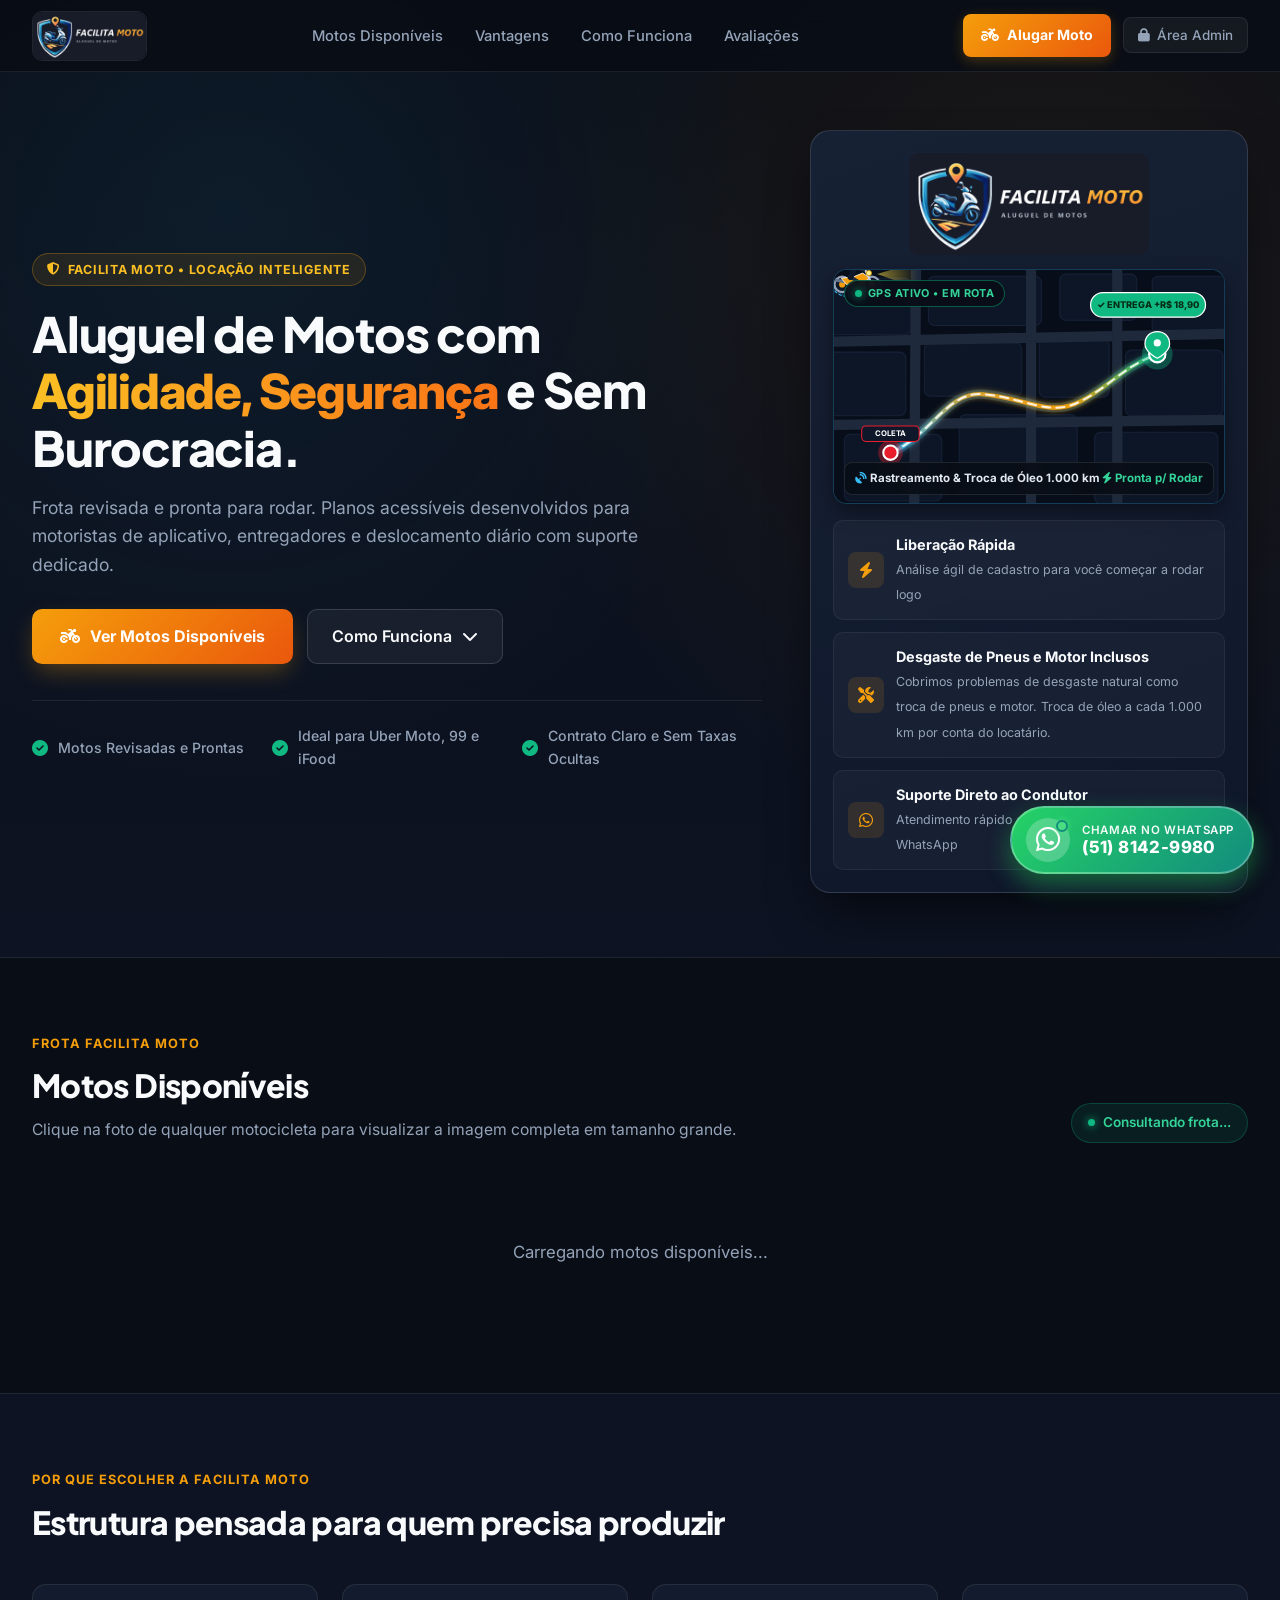
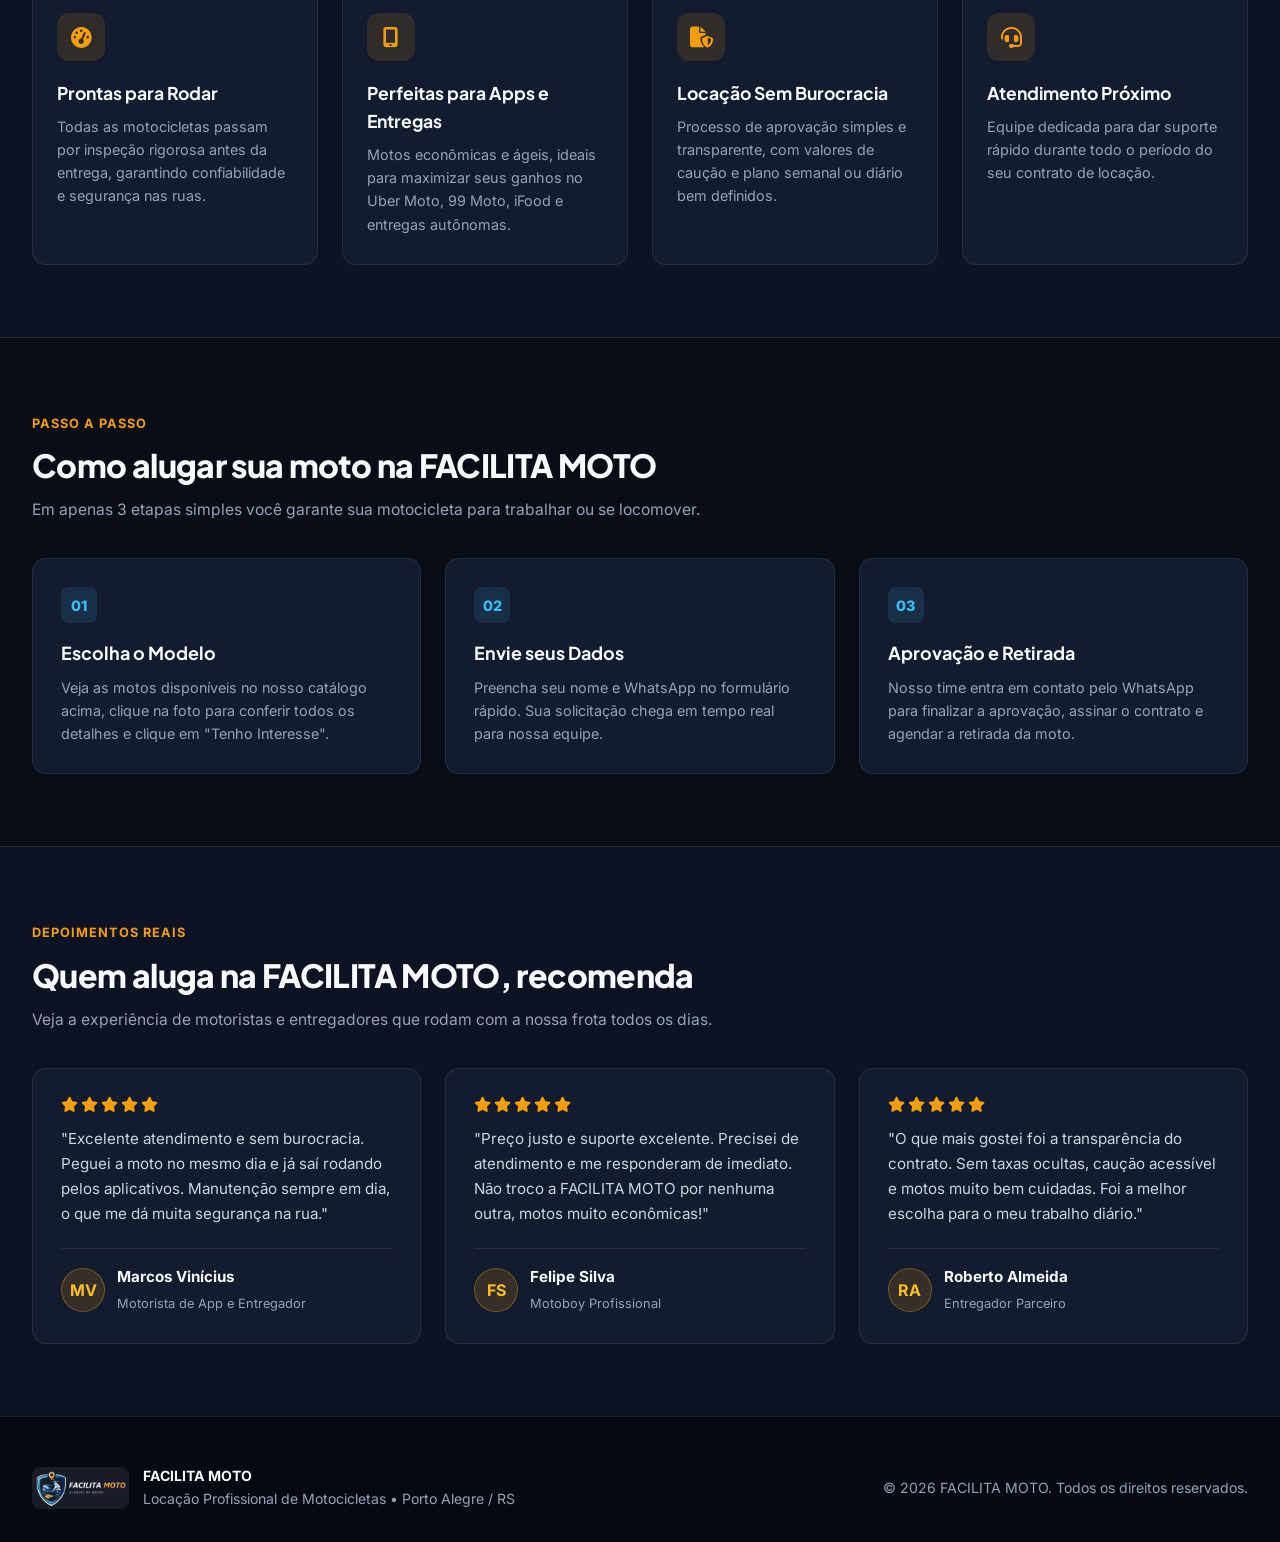
==== commit 9bcc223c: "fix(syntax): correct multiline string literal in app.js and bump cache to v9" ====
--- a/crm.html
+++ b/crm.html
@@ -2417,7 +2417,7 @@
     <script src="https://www.gstatic.com/firebasejs/8.10.1/firebase-app.js"></script>
     <!-- Firebase Firestore -->
     <script src="https://www.gstatic.com/firebasejs/8.10.1/firebase-firestore.js"></script>
-    <script src="app.js?v=20261023_mobile_sync_v8"></script>
-    <script src="pwa-helper.js?v=20261023_mobile_sync_v8"></script>
+    <script src="app.js?v=20261023_mobile_sync_v9"></script>
+    <script src="pwa-helper.js?v=20261023_mobile_sync_v9"></script>
 </body>
 </html>
